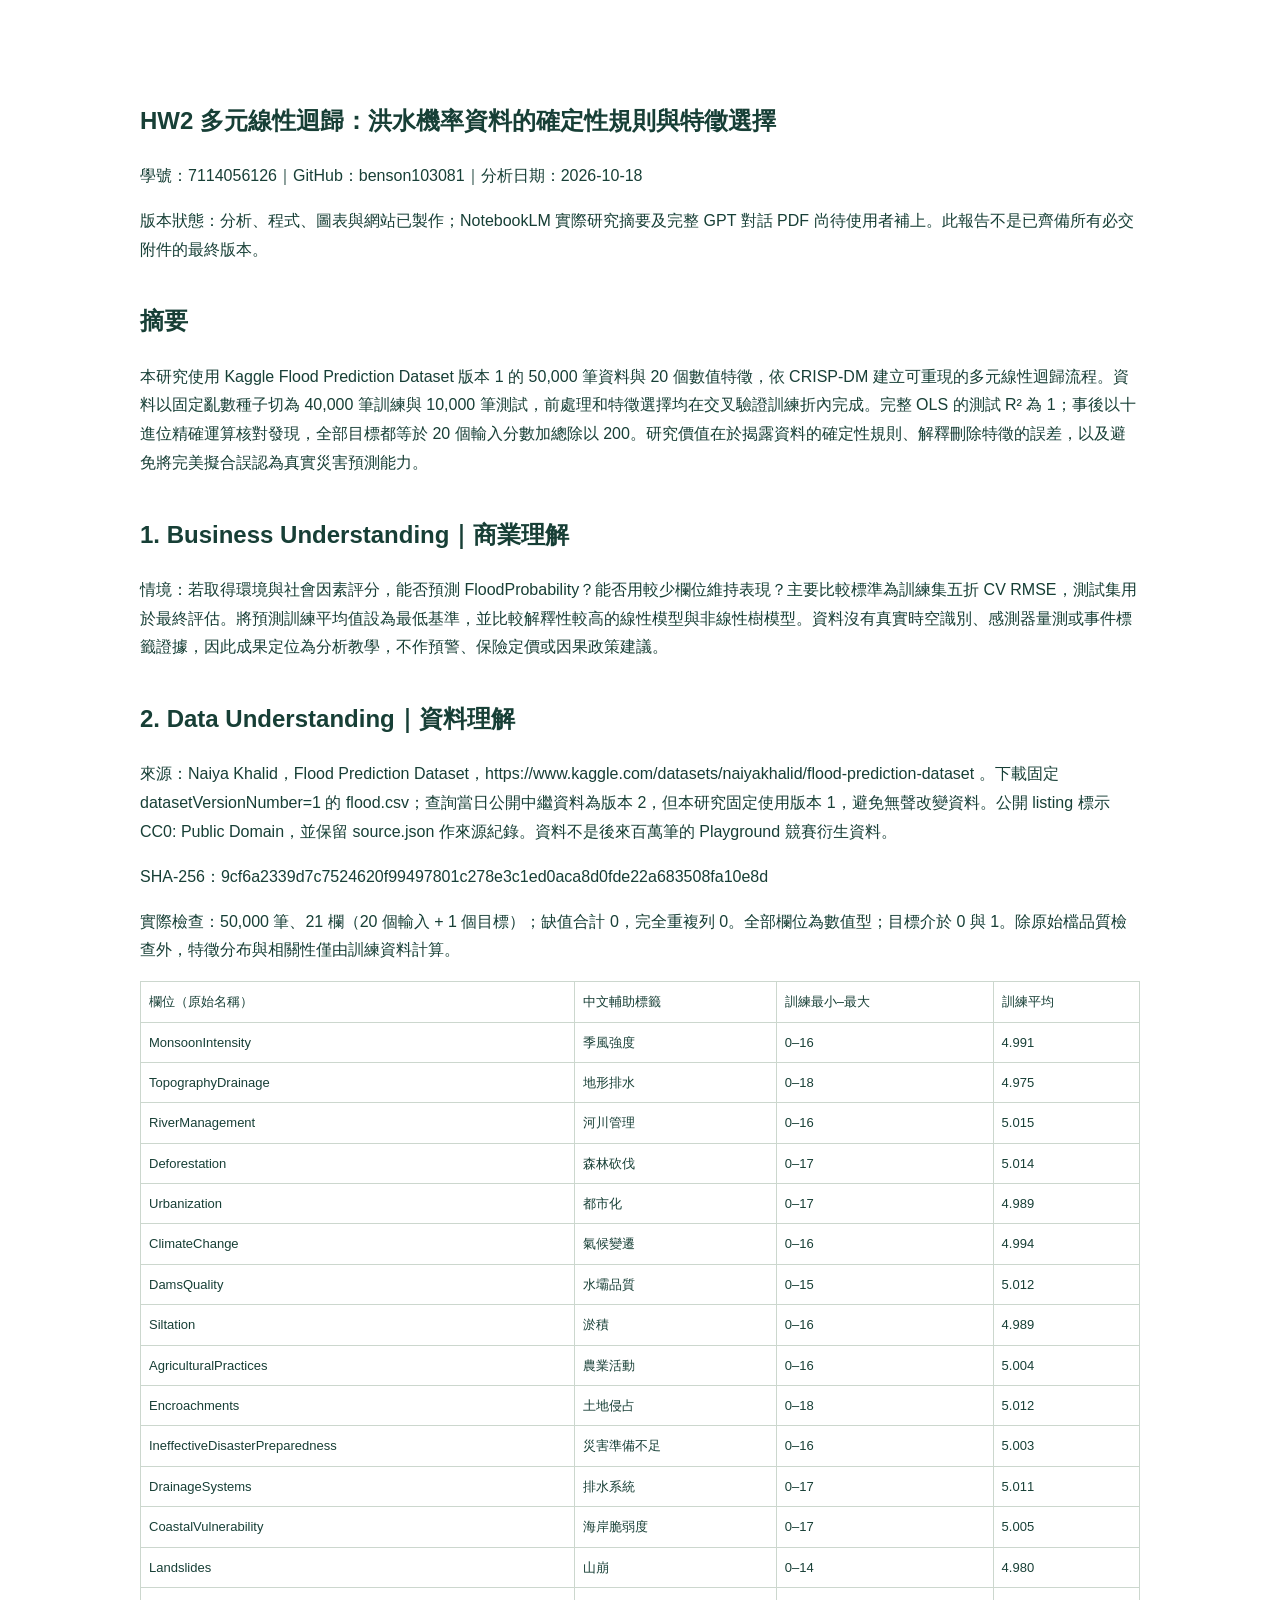
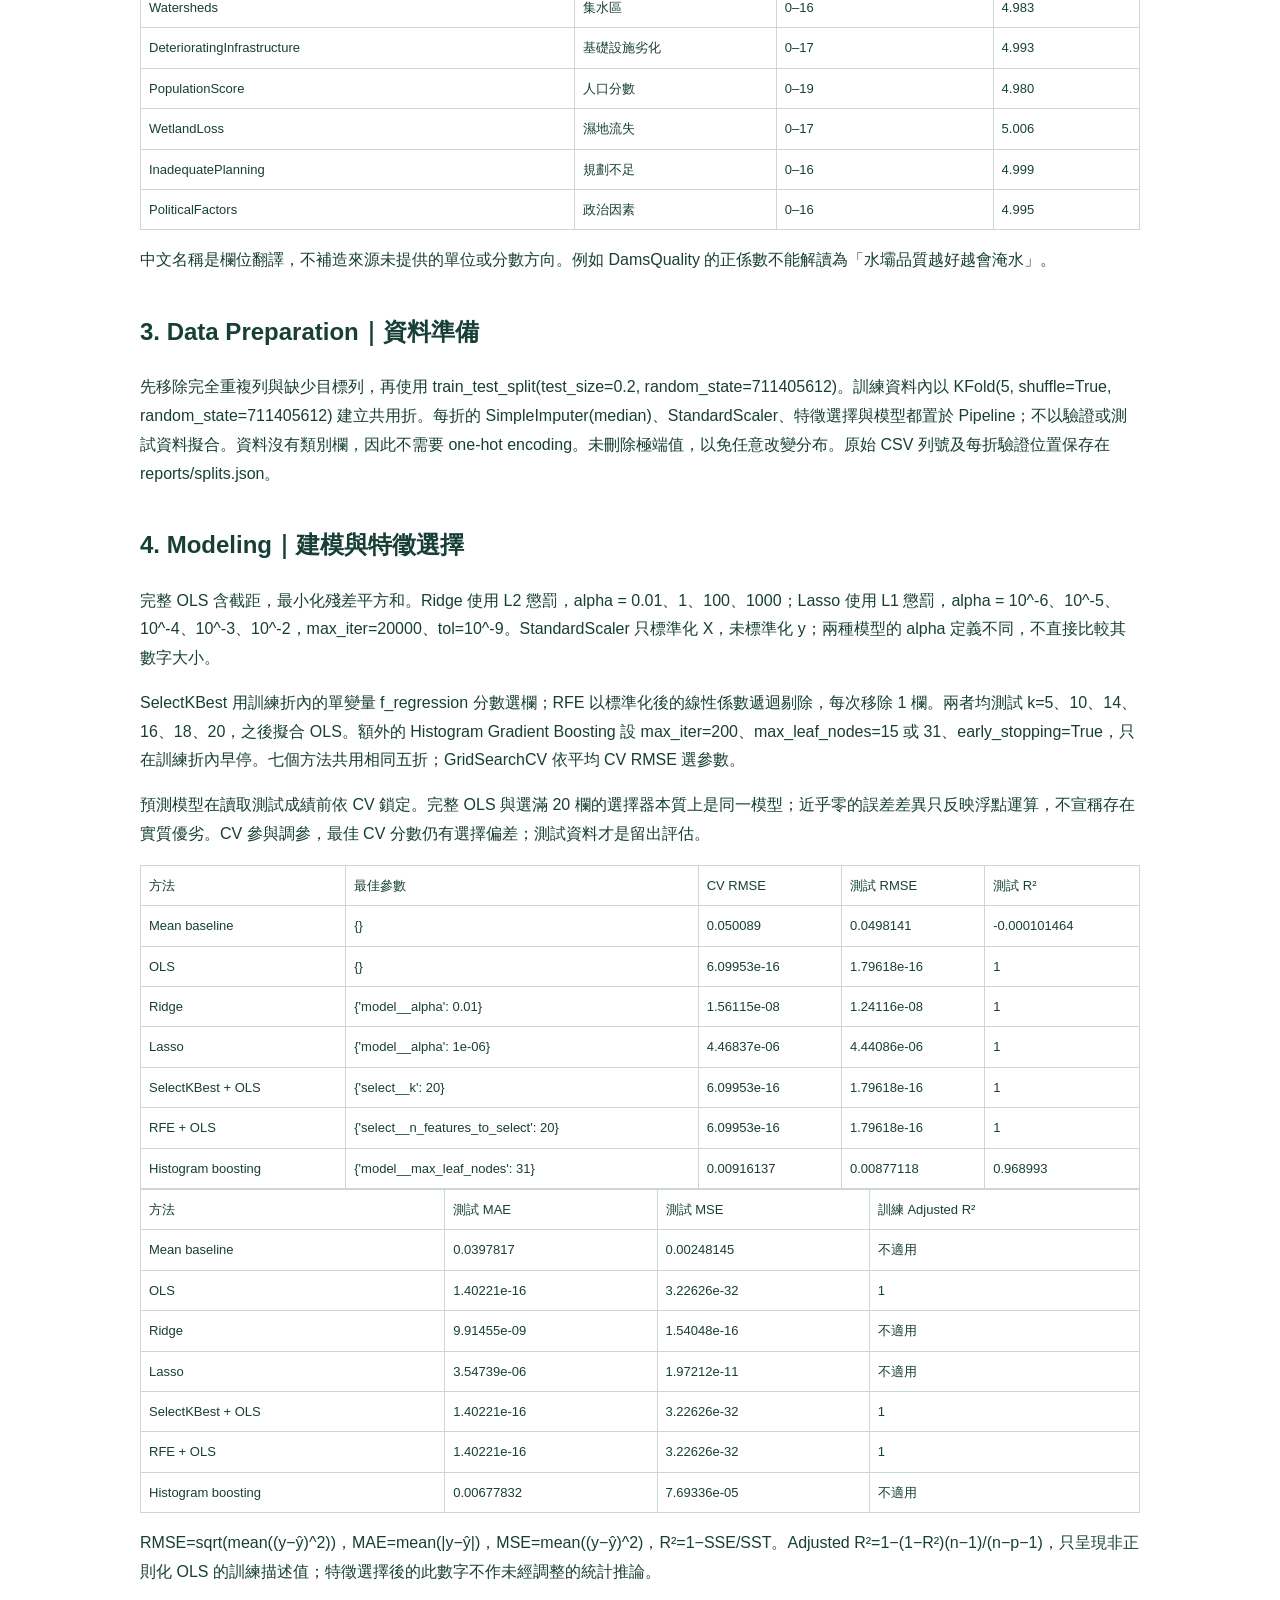
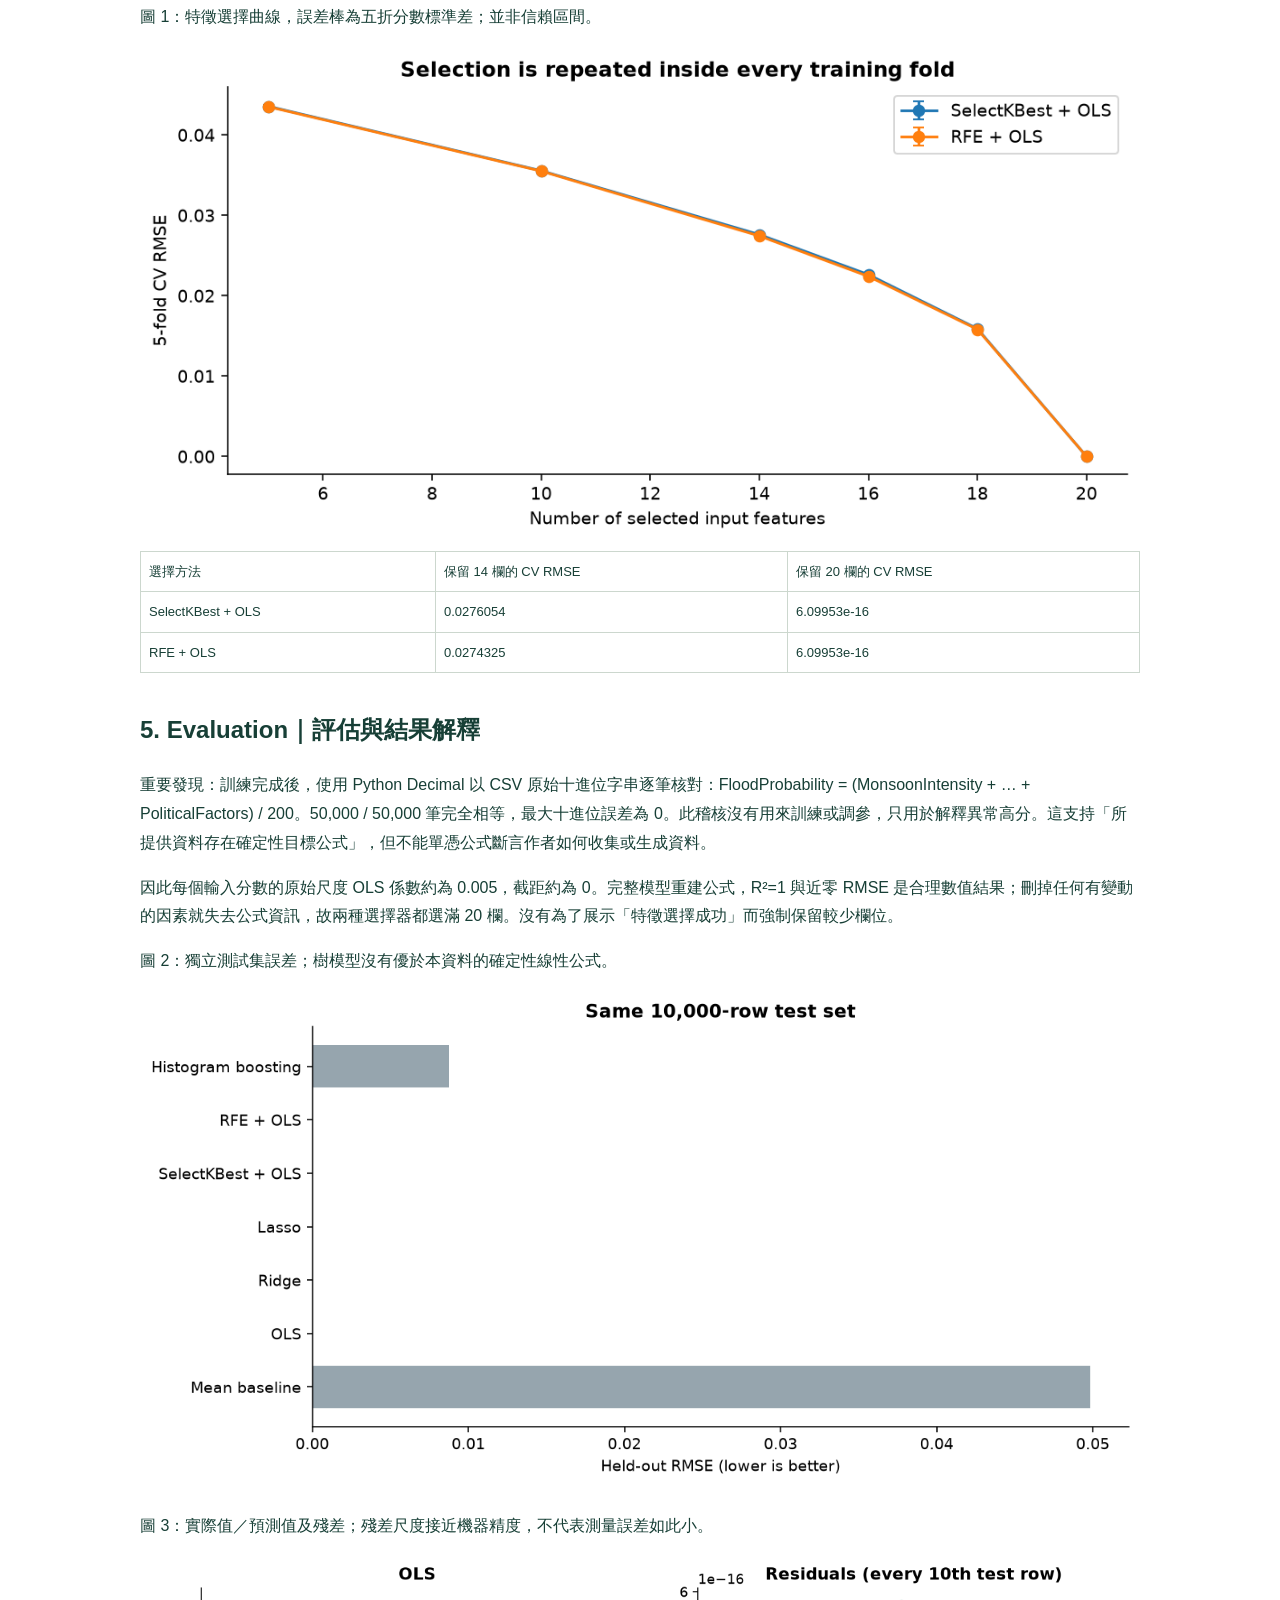
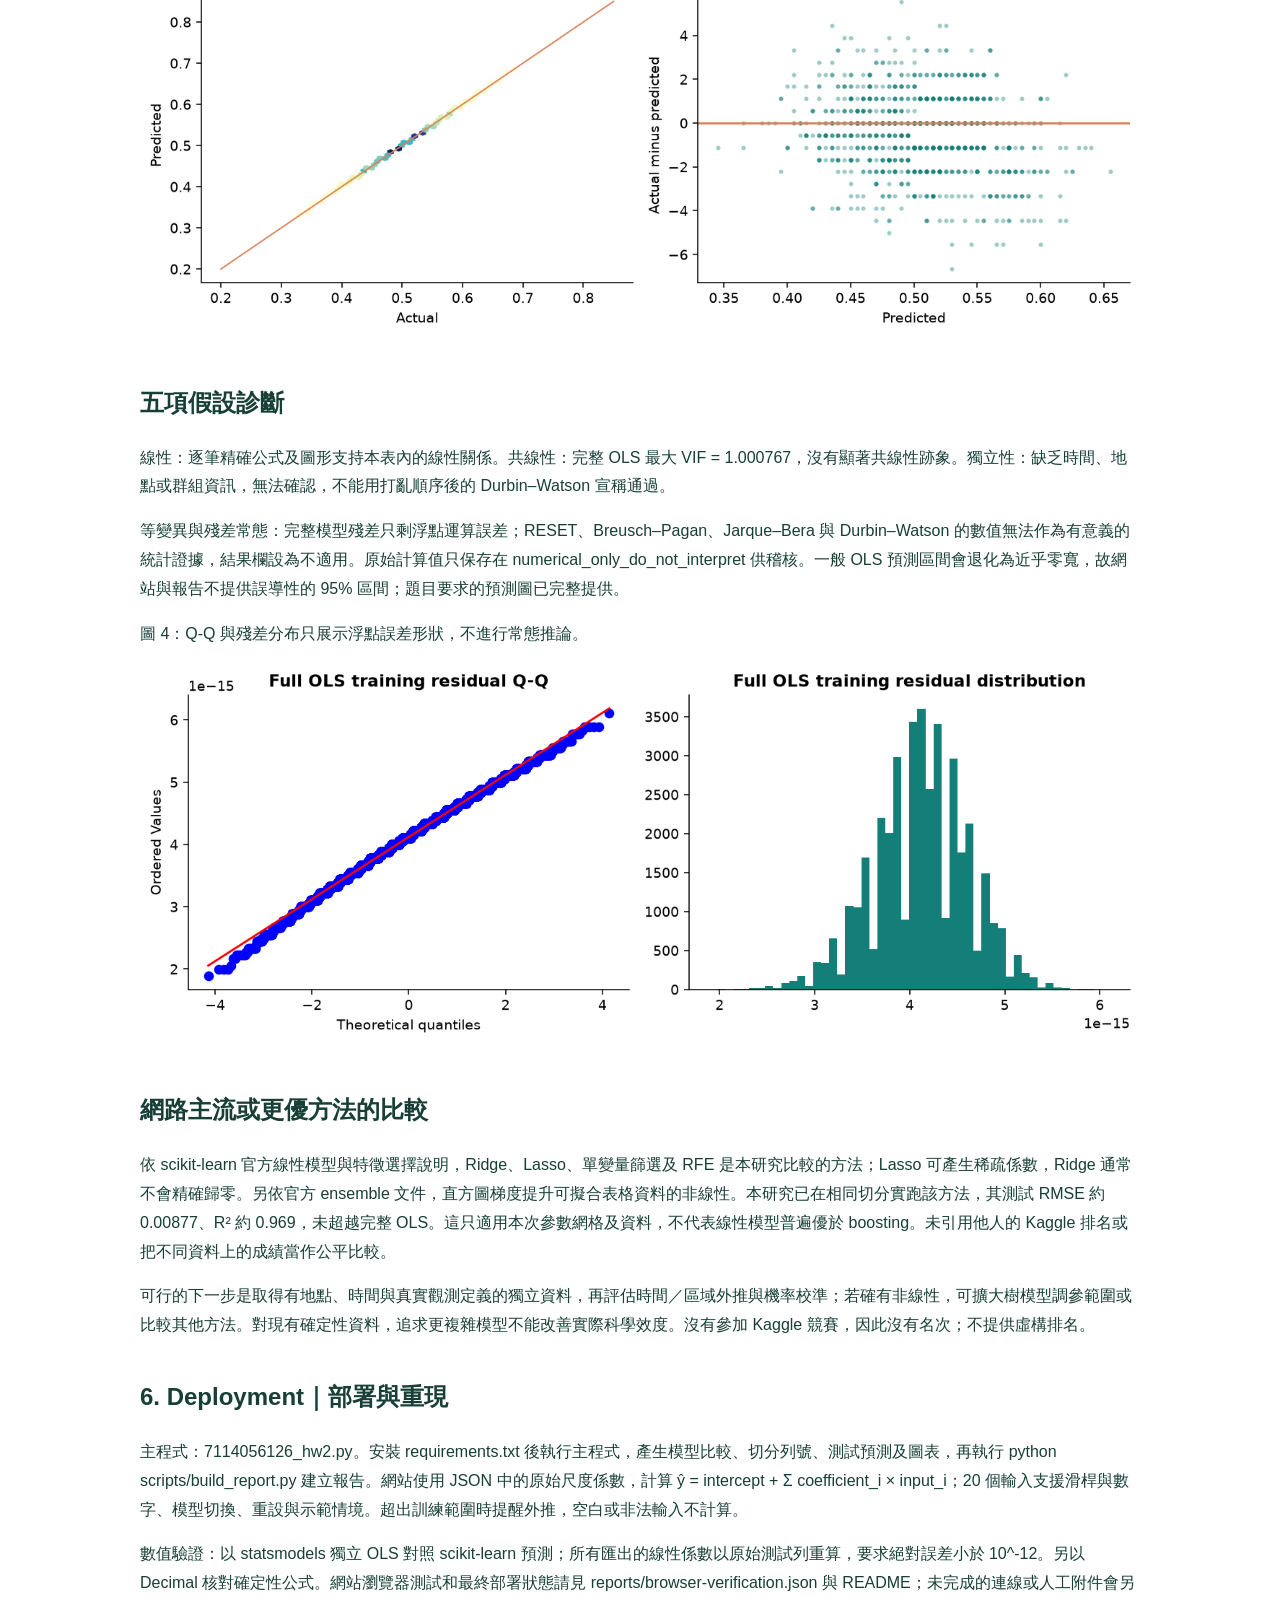
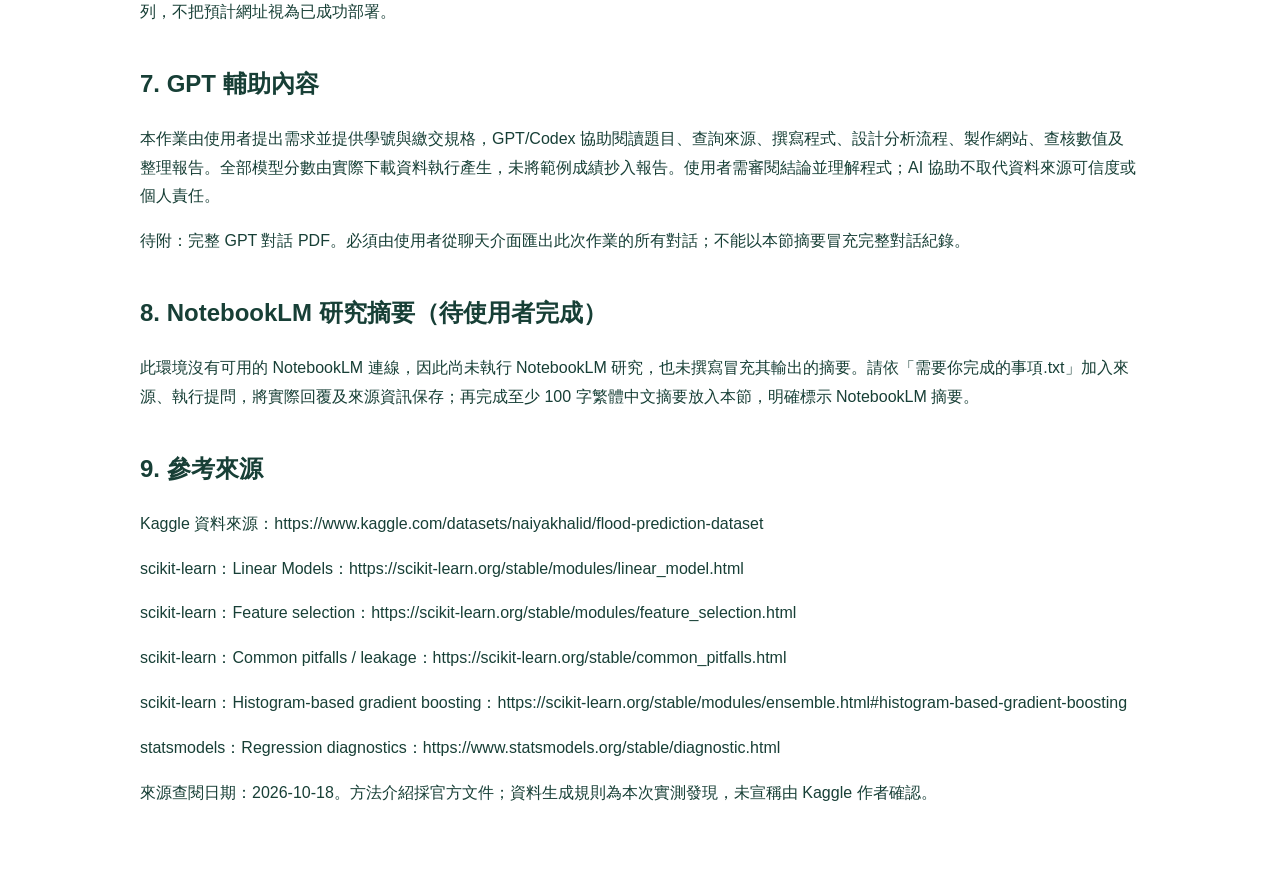
==== reports/report.html @ af7b1e32 "Complete reproducible HW2 analysis, report and interactive site" ====
<!doctype html><html lang="zh-Hant"><meta charset="utf-8"><title>HW2 分析報告</title><style>body{font:16px/1.8 sans-serif;max-width:1000px;margin:40px auto;padding:24px;color:#173f36}h2{margin-top:35px}img{max-width:100%}table{border-collapse:collapse;width:100%}td{border:1px solid #ccd7ce;padding:8px;font-size:13px}p{overflow-wrap:anywhere}@media print{body{margin:0;font-size:11pt}h2{break-after:avoid}img,table{break-inside:avoid}}</style><h2>HW2 多元線性迴歸：洪水機率資料的確定性規則與特徵選擇</h2><p>學號：7114056126｜GitHub：benson103081｜分析日期：2026-10-18</p><p>版本狀態：分析、程式、圖表與網站已製作；NotebookLM 實際研究摘要及完整 GPT 對話 PDF 尚待使用者補上。此報告不是已齊備所有必交附件的最終版本。</p><h2>摘要</h2><p>本研究使用 Kaggle Flood Prediction Dataset 版本 1 的 50,000 筆資料與 20 個數值特徵，依 CRISP-DM 建立可重現的多元線性迴歸流程。資料以固定亂數種子切為 40,000 筆訓練與 10,000 筆測試，前處理和特徵選擇均在交叉驗證訓練折內完成。完整 OLS 的測試 R² 為 1；事後以十進位精確運算核對發現，全部目標都等於 20 個輸入分數加總除以 200。研究價值在於揭露資料的確定性規則、解釋刪除特徵的誤差，以及避免將完美擬合誤認為真實災害預測能力。</p><h2>1. Business Understanding｜商業理解</h2><p>情境：若取得環境與社會因素評分，能否預測 FloodProbability？能否用較少欄位維持表現？主要比較標準為訓練集五折 CV RMSE，測試集用於最終評估。將預測訓練平均值設為最低基準，並比較解釋性較高的線性模型與非線性樹模型。資料沒有真實時空識別、感測器量測或事件標籤證據，因此成果定位為分析教學，不作預警、保險定價或因果政策建議。</p><h2>2. Data Understanding｜資料理解</h2><p>來源：Naiya Khalid，Flood Prediction Dataset，https://www.kaggle.com/datasets/naiyakhalid/flood-prediction-dataset 。下載固定 datasetVersionNumber=1 的 flood.csv；查詢當日公開中繼資料為版本 2，但本研究固定使用版本 1，避免無聲改變資料。公開 listing 標示 CC0: Public Domain，並保留 source.json 作來源紀錄。資料不是後來百萬筆的 Playground 競賽衍生資料。</p><p>SHA-256：9cf6a2339d7c7524620f99497801c278e3c1ed0aca8d0fde22a683508fa10e8d</p><p>實際檢查：50,000 筆、21 欄（20 個輸入 + 1 個目標）；缺值合計 0，完全重複列 0。全部欄位為數值型；目標介於 0 與 1。除原始檔品質檢查外，特徵分布與相關性僅由訓練資料計算。</p><table><tr><td>欄位（原始名稱）</td><td>中文輔助標籤</td><td>訓練最小–最大</td><td>訓練平均</td></tr><tr><td>MonsoonIntensity</td><td>季風強度</td><td>0–16</td><td>4.991</td></tr><tr><td>TopographyDrainage</td><td>地形排水</td><td>0–18</td><td>4.975</td></tr><tr><td>RiverManagement</td><td>河川管理</td><td>0–16</td><td>5.015</td></tr><tr><td>Deforestation</td><td>森林砍伐</td><td>0–17</td><td>5.014</td></tr><tr><td>Urbanization</td><td>都市化</td><td>0–17</td><td>4.989</td></tr><tr><td>ClimateChange</td><td>氣候變遷</td><td>0–16</td><td>4.994</td></tr><tr><td>DamsQuality</td><td>水壩品質</td><td>0–15</td><td>5.012</td></tr><tr><td>Siltation</td><td>淤積</td><td>0–16</td><td>4.989</td></tr><tr><td>AgriculturalPractices</td><td>農業活動</td><td>0–16</td><td>5.004</td></tr><tr><td>Encroachments</td><td>土地侵占</td><td>0–18</td><td>5.012</td></tr><tr><td>IneffectiveDisasterPreparedness</td><td>災害準備不足</td><td>0–16</td><td>5.003</td></tr><tr><td>DrainageSystems</td><td>排水系統</td><td>0–17</td><td>5.011</td></tr><tr><td>CoastalVulnerability</td><td>海岸脆弱度</td><td>0–17</td><td>5.005</td></tr><tr><td>Landslides</td><td>山崩</td><td>0–14</td><td>4.980</td></tr><tr><td>Watersheds</td><td>集水區</td><td>0–16</td><td>4.983</td></tr><tr><td>DeterioratingInfrastructure</td><td>基礎設施劣化</td><td>0–17</td><td>4.993</td></tr><tr><td>PopulationScore</td><td>人口分數</td><td>0–19</td><td>4.980</td></tr><tr><td>WetlandLoss</td><td>濕地流失</td><td>0–17</td><td>5.006</td></tr><tr><td>InadequatePlanning</td><td>規劃不足</td><td>0–16</td><td>4.999</td></tr><tr><td>PoliticalFactors</td><td>政治因素</td><td>0–16</td><td>4.995</td></tr></table><p>中文名稱是欄位翻譯，不補造來源未提供的單位或分數方向。例如 DamsQuality 的正係數不能解讀為「水壩品質越好越會淹水」。</p><h2>3. Data Preparation｜資料準備</h2><p>先移除完全重複列與缺少目標列，再使用 train_test_split(test_size=0.2, random_state=711405612)。訓練資料內以 KFold(5, shuffle=True, random_state=711405612) 建立共用折。每折的 SimpleImputer(median)、StandardScaler、特徵選擇與模型都置於 Pipeline；不以驗證或測試資料擬合。資料沒有類別欄，因此不需要 one-hot encoding。未刪除極端值，以免任意改變分布。原始 CSV 列號及每折驗證位置保存在 reports/splits.json。</p><h2>4. Modeling｜建模與特徵選擇</h2><p>完整 OLS 含截距，最小化殘差平方和。Ridge 使用 L2 懲罰，alpha = 0.01、1、100、1000；Lasso 使用 L1 懲罰，alpha = 10^-6、10^-5、10^-4、10^-3、10^-2，max_iter=20000、tol=10^-9。StandardScaler 只標準化 X，未標準化 y；兩種模型的 alpha 定義不同，不直接比較其數字大小。</p><p>SelectKBest 用訓練折內的單變量 f_regression 分數選欄；RFE 以標準化後的線性係數遞迴剔除，每次移除 1 欄。兩者均測試 k=5、10、14、16、18、20，之後擬合 OLS。額外的 Histogram Gradient Boosting 設 max_iter=200、max_leaf_nodes=15 或 31、early_stopping=True，只在訓練折內早停。七個方法共用相同五折；GridSearchCV 依平均 CV RMSE 選參數。</p><p>預測模型在讀取測試成績前依 CV 鎖定。完整 OLS 與選滿 20 欄的選擇器本質上是同一模型；近乎零的誤差差異只反映浮點運算，不宣稱存在實質優劣。CV 參與調參，最佳 CV 分數仍有選擇偏差；測試資料才是留出評估。</p><table><tr><td>方法</td><td>最佳參數</td><td>CV RMSE</td><td>測試 RMSE</td><td>測試 R²</td></tr><tr><td>Mean baseline</td><td>{}</td><td>0.050089</td><td>0.0498141</td><td>-0.000101464</td></tr><tr><td>OLS</td><td>{}</td><td>6.09953e-16</td><td>1.79618e-16</td><td>1</td></tr><tr><td>Ridge</td><td>{&#x27;model__alpha&#x27;: 0.01}</td><td>1.56115e-08</td><td>1.24116e-08</td><td>1</td></tr><tr><td>Lasso</td><td>{&#x27;model__alpha&#x27;: 1e-06}</td><td>4.46837e-06</td><td>4.44086e-06</td><td>1</td></tr><tr><td>SelectKBest + OLS</td><td>{&#x27;select__k&#x27;: 20}</td><td>6.09953e-16</td><td>1.79618e-16</td><td>1</td></tr><tr><td>RFE + OLS</td><td>{&#x27;select__n_features_to_select&#x27;: 20}</td><td>6.09953e-16</td><td>1.79618e-16</td><td>1</td></tr><tr><td>Histogram boosting</td><td>{&#x27;model__max_leaf_nodes&#x27;: 31}</td><td>0.00916137</td><td>0.00877118</td><td>0.968993</td></tr></table><table><tr><td>方法</td><td>測試 MAE</td><td>測試 MSE</td><td>訓練 Adjusted R²</td></tr><tr><td>Mean baseline</td><td>0.0397817</td><td>0.00248145</td><td>不適用</td></tr><tr><td>OLS</td><td>1.40221e-16</td><td>3.22626e-32</td><td>1</td></tr><tr><td>Ridge</td><td>9.91455e-09</td><td>1.54048e-16</td><td>不適用</td></tr><tr><td>Lasso</td><td>3.54739e-06</td><td>1.97212e-11</td><td>不適用</td></tr><tr><td>SelectKBest + OLS</td><td>1.40221e-16</td><td>3.22626e-32</td><td>1</td></tr><tr><td>RFE + OLS</td><td>1.40221e-16</td><td>3.22626e-32</td><td>1</td></tr><tr><td>Histogram boosting</td><td>0.00677832</td><td>7.69336e-05</td><td>不適用</td></tr></table><p>RMSE=sqrt(mean((y−ŷ)^2))，MAE=mean(|y−ŷ|)，MSE=mean((y−ŷ)^2)，R²=1−SSE/SST。Adjusted R²=1−(1−R²)(n−1)/(n−p−1)，只呈現非正則化 OLS 的訓練描述值；特徵選擇後的此數字不作未經調整的統計推論。</p><p>圖 1：特徵選擇曲線，誤差棒為五折分數標準差；並非信賴區間。</p><img src="../site/assets/selection.png" alt="圖 1：特徵選擇曲線，誤差棒為五折分數標準差；並非信賴區間。"><table><tr><td>選擇方法</td><td>保留 14 欄的 CV RMSE</td><td>保留 20 欄的 CV RMSE</td></tr><tr><td>SelectKBest + OLS</td><td>0.0276054</td><td>6.09953e-16</td></tr><tr><td>RFE + OLS</td><td>0.0274325</td><td>6.09953e-16</td></tr></table><h2>5. Evaluation｜評估與結果解釋</h2><p>重要發現：訓練完成後，使用 Python Decimal 以 CSV 原始十進位字串逐筆核對：FloodProbability = (MonsoonIntensity + … + PoliticalFactors) / 200。50,000 / 50,000 筆完全相等，最大十進位誤差為 0。此稽核沒有用來訓練或調參，只用於解釋異常高分。這支持「所提供資料存在確定性目標公式」，但不能單憑公式斷言作者如何收集或生成資料。</p><p>因此每個輸入分數的原始尺度 OLS 係數約為 0.005，截距約為 0。完整模型重建公式，R²=1 與近零 RMSE 是合理數值結果；刪掉任何有變動的因素就失去公式資訊，故兩種選擇器都選滿 20 欄。沒有為了展示「特徵選擇成功」而強制保留較少欄位。</p><p>圖 2：獨立測試集誤差；樹模型沒有優於本資料的確定性線性公式。</p><img src="../site/assets/comparison.png" alt="圖 2：獨立測試集誤差；樹模型沒有優於本資料的確定性線性公式。"><p>圖 3：實際值／預測值及殘差；殘差尺度接近機器精度，不代表測量誤差如此小。</p><img src="../site/assets/predictions.png" alt="圖 3：實際值／預測值及殘差；殘差尺度接近機器精度，不代表測量誤差如此小。"><h2>五項假設診斷</h2><p>線性：逐筆精確公式及圖形支持本表內的線性關係。共線性：完整 OLS 最大 VIF = 1.000767，沒有顯著共線性跡象。獨立性：缺乏時間、地點或群組資訊，無法確認，不能用打亂順序後的 Durbin–Watson 宣稱通過。</p><p>等變異與殘差常態：完整模型殘差只剩浮點運算誤差；RESET、Breusch–Pagan、Jarque–Bera 與 Durbin–Watson 的數值無法作為有意義的統計證據，結果欄設為不適用。原始計算值只保存在 numerical_only_do_not_interpret 供稽核。一般 OLS 預測區間會退化為近乎零寬，故網站與報告不提供誤導性的 95% 區間；題目要求的預測圖已完整提供。</p><p>圖 4：Q-Q 與殘差分布只展示浮點誤差形狀，不進行常態推論。</p><img src="../site/assets/diagnostics.png" alt="圖 4：Q-Q 與殘差分布只展示浮點誤差形狀，不進行常態推論。"><h2>網路主流或更優方法的比較</h2><p>依 scikit-learn 官方線性模型與特徵選擇說明，Ridge、Lasso、單變量篩選及 RFE 是本研究比較的方法；Lasso 可產生稀疏係數，Ridge 通常不會精確歸零。另依官方 ensemble 文件，直方圖梯度提升可擬合表格資料的非線性。本研究已在相同切分實跑該方法，其測試 RMSE 約 0.00877、R² 約 0.969，未超越完整 OLS。這只適用本次參數網格及資料，不代表線性模型普遍優於 boosting。未引用他人的 Kaggle 排名或把不同資料上的成績當作公平比較。</p><p>可行的下一步是取得有地點、時間與真實觀測定義的獨立資料，再評估時間／區域外推與機率校準；若確有非線性，可擴大樹模型調參範圍或比較其他方法。對現有確定性資料，追求更複雜模型不能改善實際科學效度。沒有參加 Kaggle 競賽，因此沒有名次；不提供虛構排名。</p><h2>6. Deployment｜部署與重現</h2><p>主程式：7114056126_hw2.py。安裝 requirements.txt 後執行主程式，產生模型比較、切分列號、測試預測及圖表，再執行 python scripts/build_report.py 建立報告。網站使用 JSON 中的原始尺度係數，計算 ŷ = intercept + Σ coefficient_i × input_i；20 個輸入支援滑桿與數字、模型切換、重設與示範情境。超出訓練範圍時提醒外推，空白或非法輸入不計算。</p><p>數值驗證：以 statsmodels 獨立 OLS 對照 scikit-learn 預測；所有匯出的線性係數以原始測試列重算，要求絕對誤差小於 10^-12。另以 Decimal 核對確定性公式。網站瀏覽器測試和最終部署狀態請見 reports/browser-verification.json 與 README；未完成的連線或人工附件會另列，不把預計網址視為已成功部署。</p><h2>7. GPT 輔助內容</h2><p>本作業由使用者提出需求並提供學號與繳交規格，GPT/Codex 協助閱讀題目、查詢來源、撰寫程式、設計分析流程、製作網站、查核數值及整理報告。全部模型分數由實際下載資料執行產生，未將範例成績抄入報告。使用者需審閱結論並理解程式；AI 協助不取代資料來源可信度或個人責任。</p><p>待附：完整 GPT 對話 PDF。必須由使用者從聊天介面匯出此次作業的所有對話；不能以本節摘要冒充完整對話紀錄。</p><h2>8. NotebookLM 研究摘要（待使用者完成）</h2><p>此環境沒有可用的 NotebookLM 連線，因此尚未執行 NotebookLM 研究，也未撰寫冒充其輸出的摘要。請依「需要你完成的事項.txt」加入來源、執行提問，將實際回覆及來源資訊保存；再完成至少 100 字繁體中文摘要放入本節，明確標示 NotebookLM 摘要。</p><h2>9. 參考來源</h2><p>Kaggle 資料來源：https://www.kaggle.com/datasets/naiyakhalid/flood-prediction-dataset</p><p>scikit-learn：Linear Models：https://scikit-learn.org/stable/modules/linear_model.html</p><p>scikit-learn：Feature selection：https://scikit-learn.org/stable/modules/feature_selection.html</p><p>scikit-learn：Common pitfalls / leakage：https://scikit-learn.org/stable/common_pitfalls.html</p><p>scikit-learn：Histogram-based gradient boosting：https://scikit-learn.org/stable/modules/ensemble.html#histogram-based-gradient-boosting</p><p>statsmodels：Regression diagnostics：https://www.statsmodels.org/stable/diagnostic.html</p><p>來源查閱日期：2026-10-18。方法介紹採官方文件；資料生成規則為本次實測發現，未宣稱由 Kaggle 作者確認。</p></html>
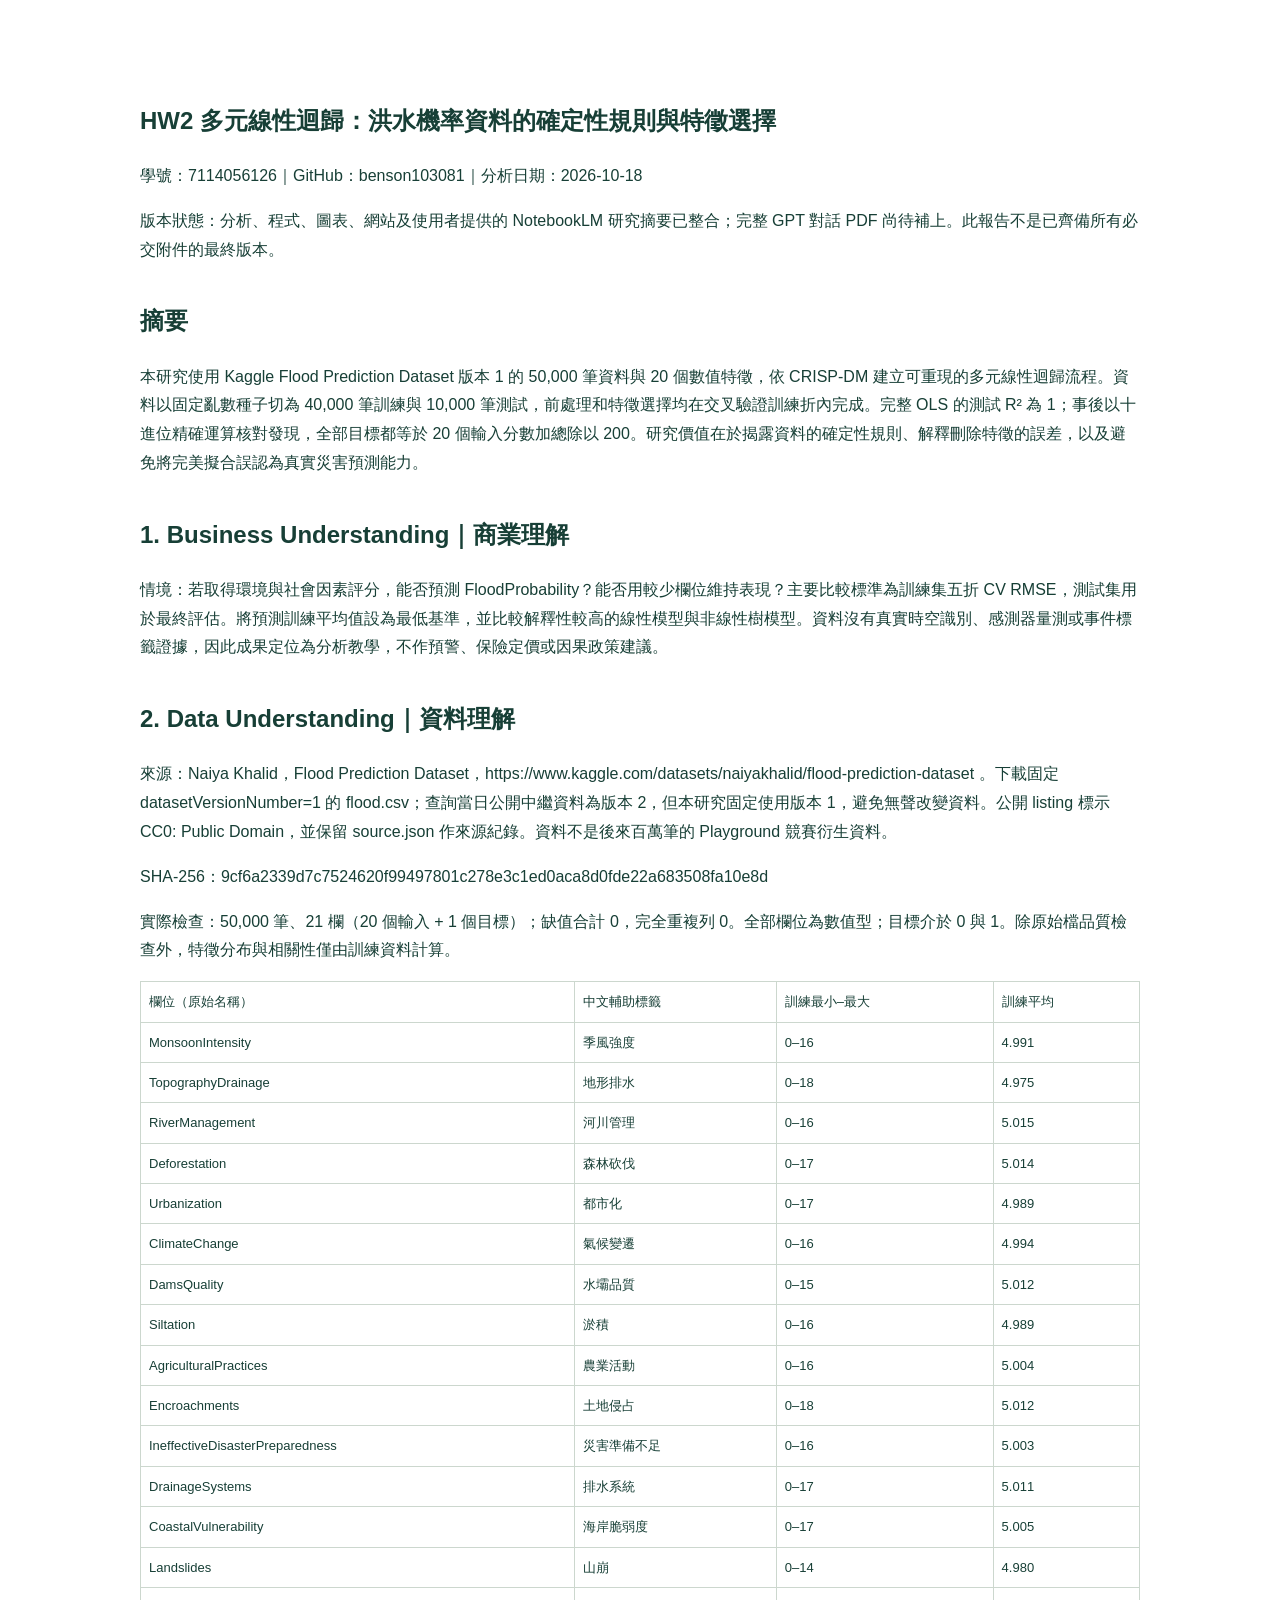
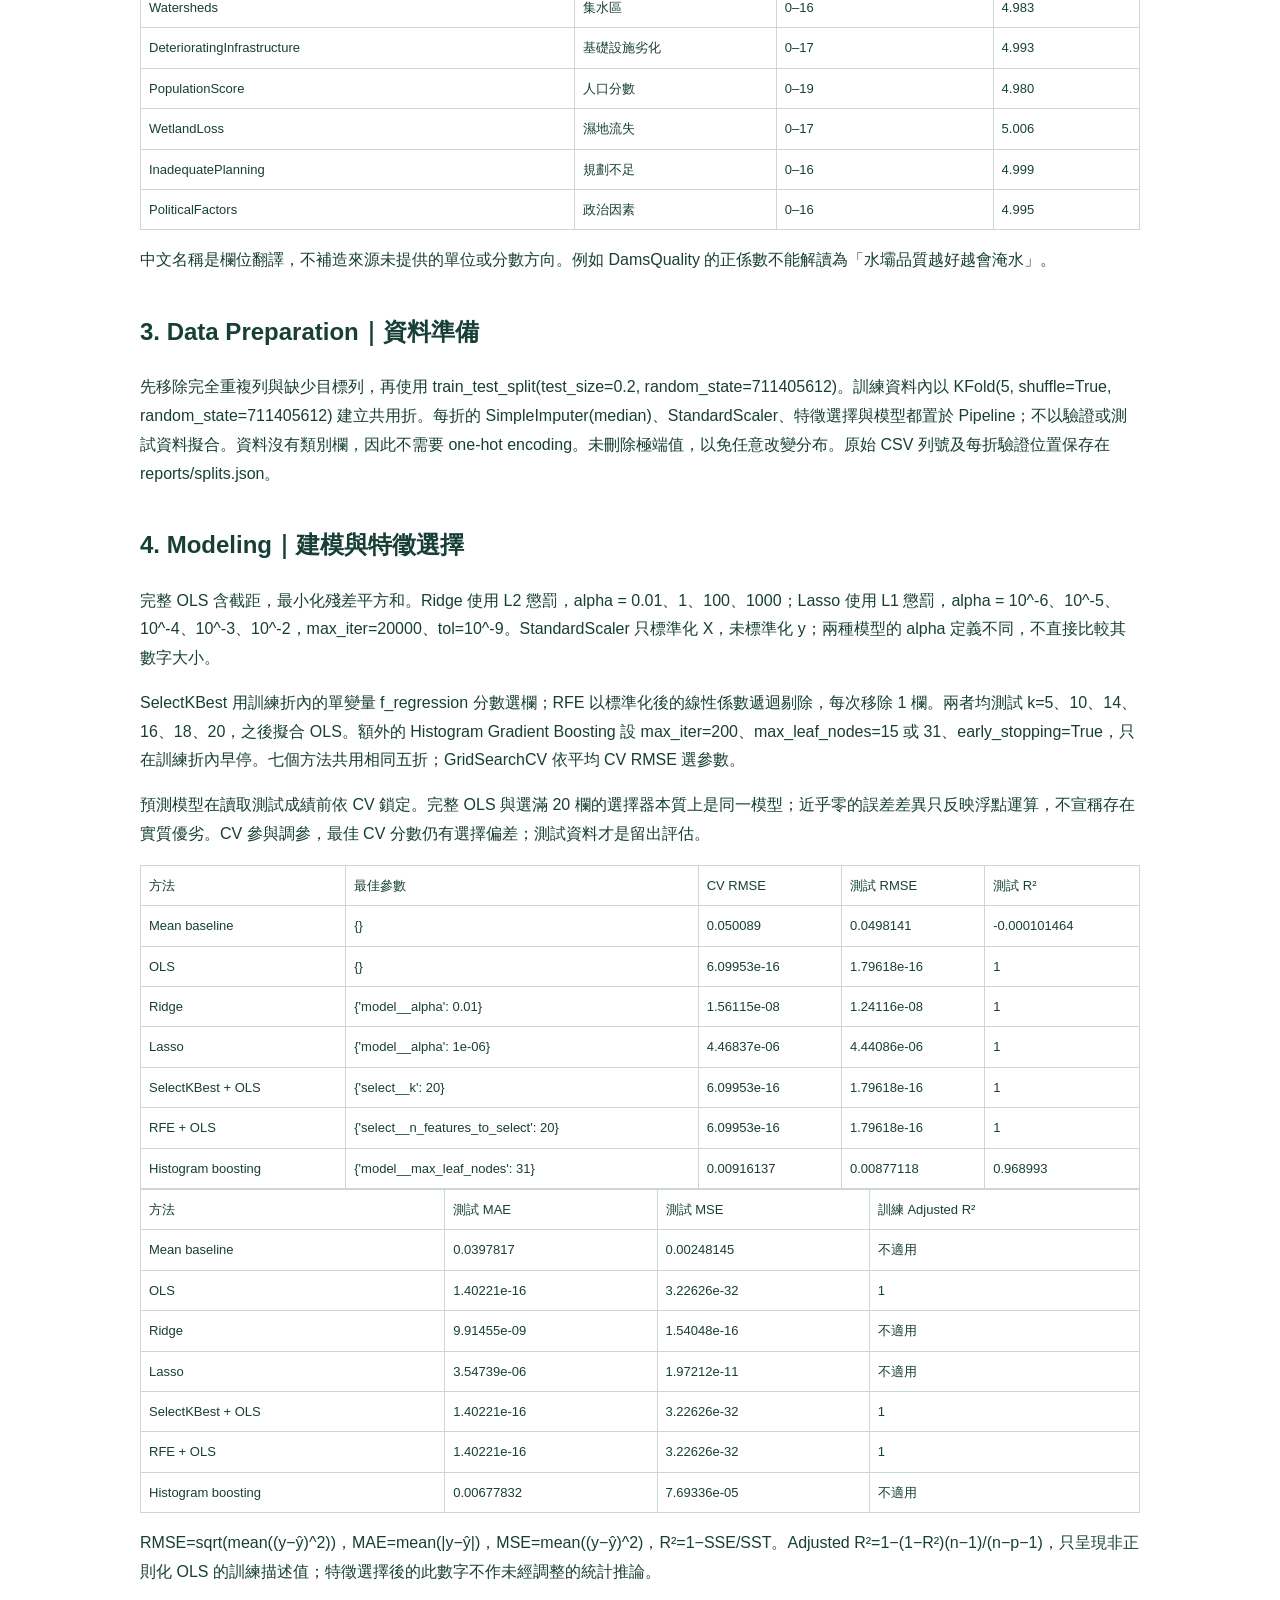
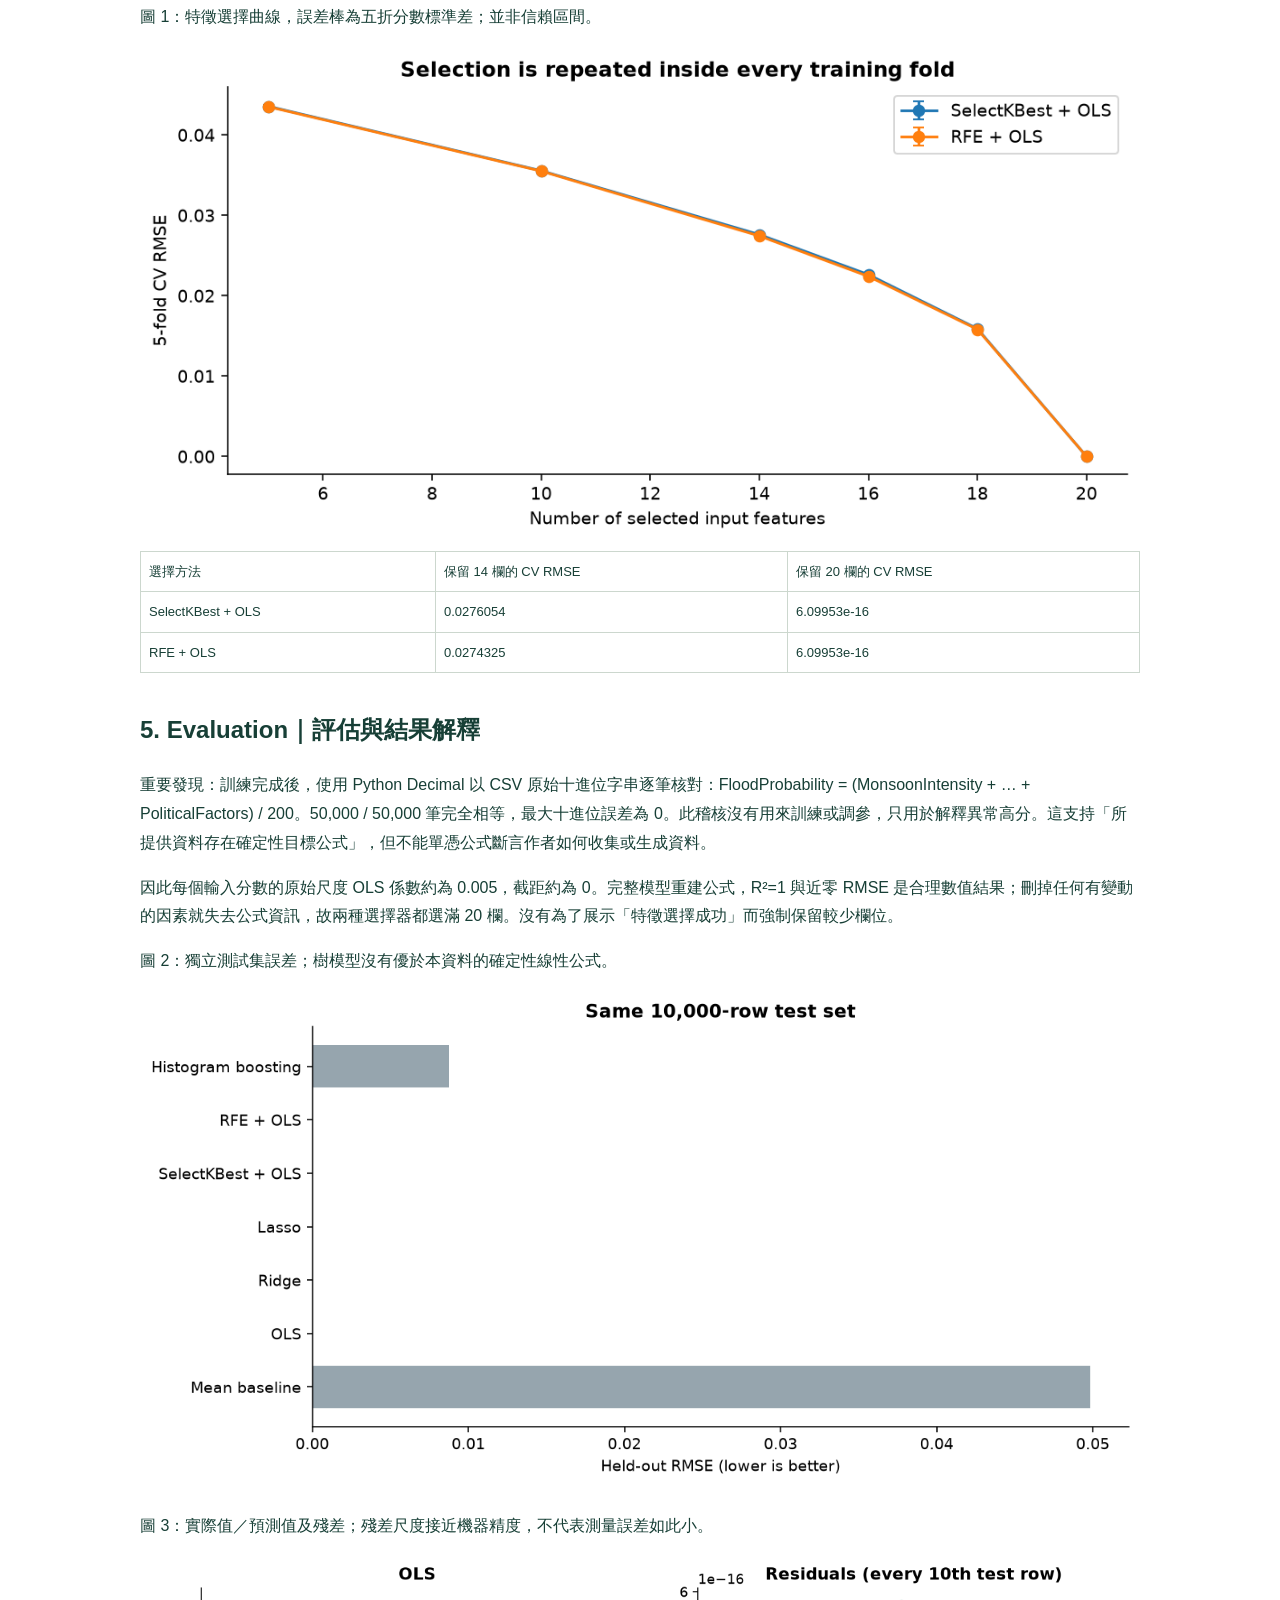
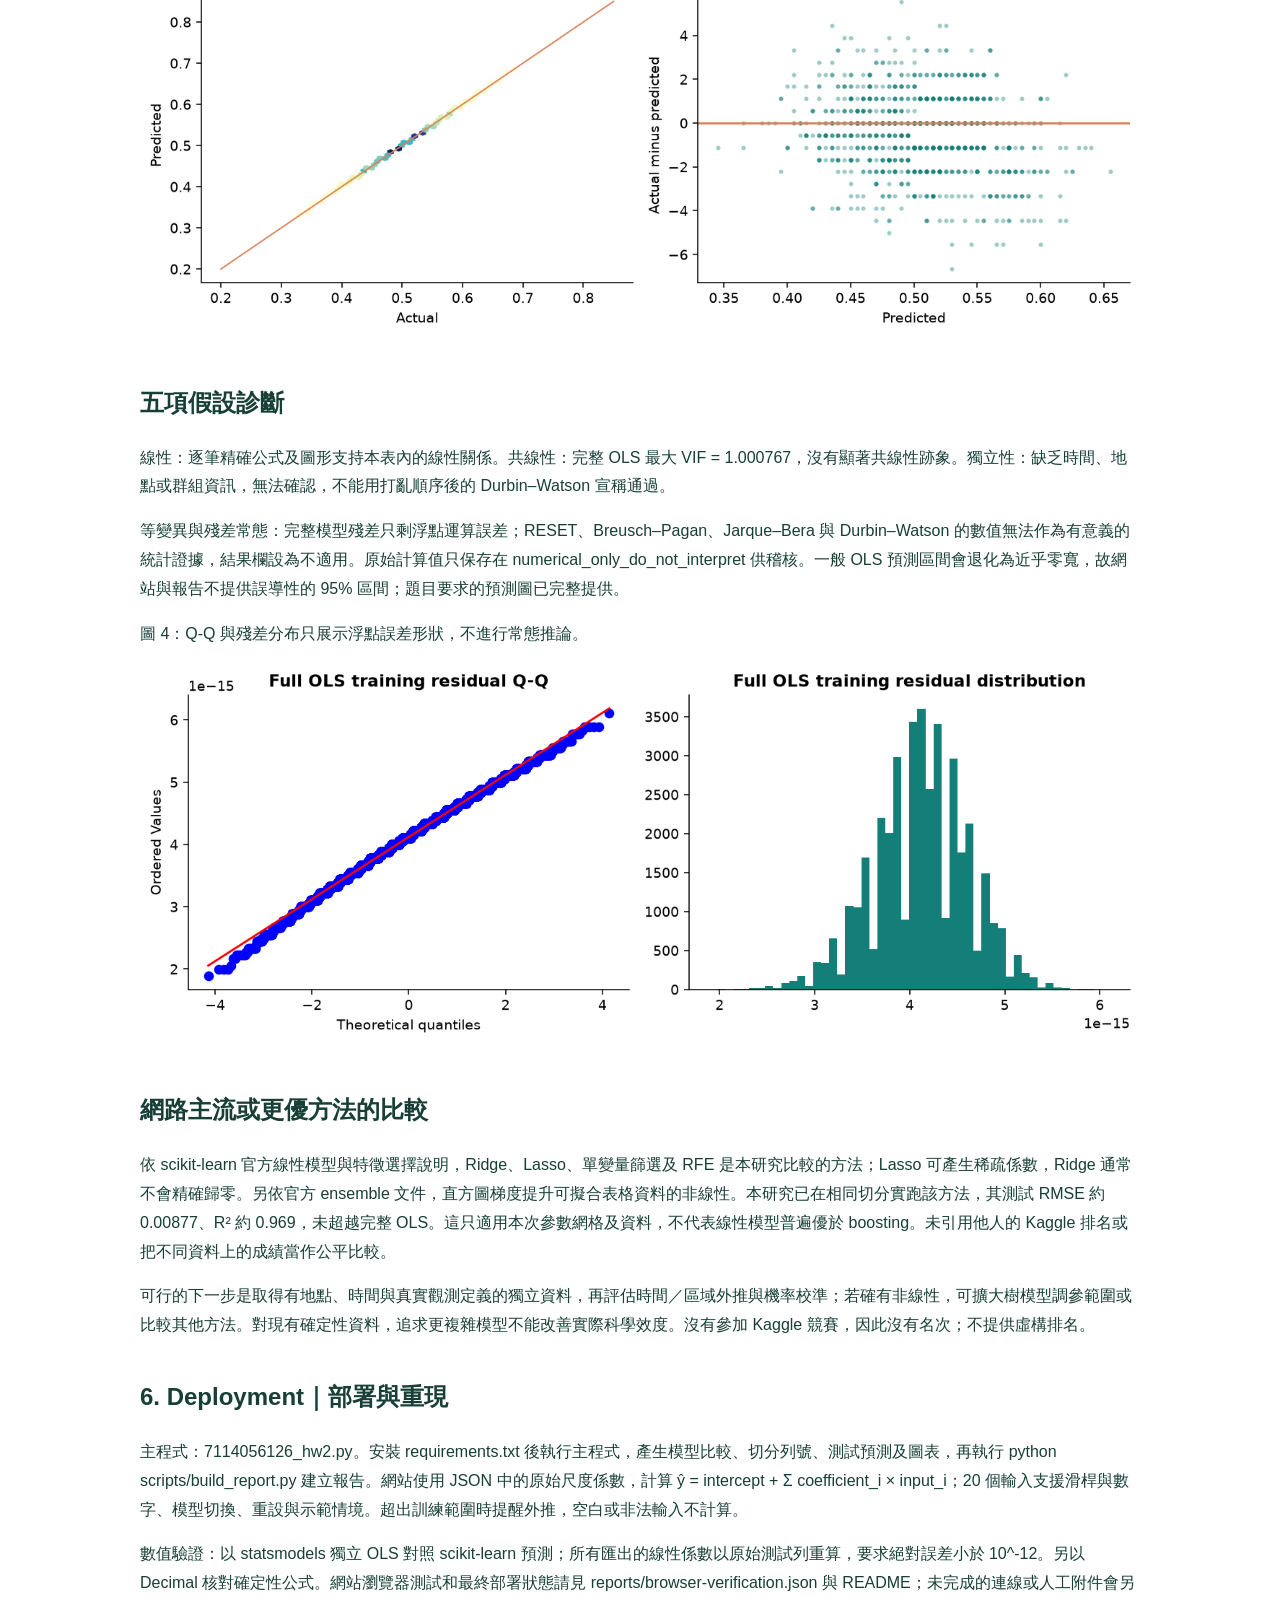
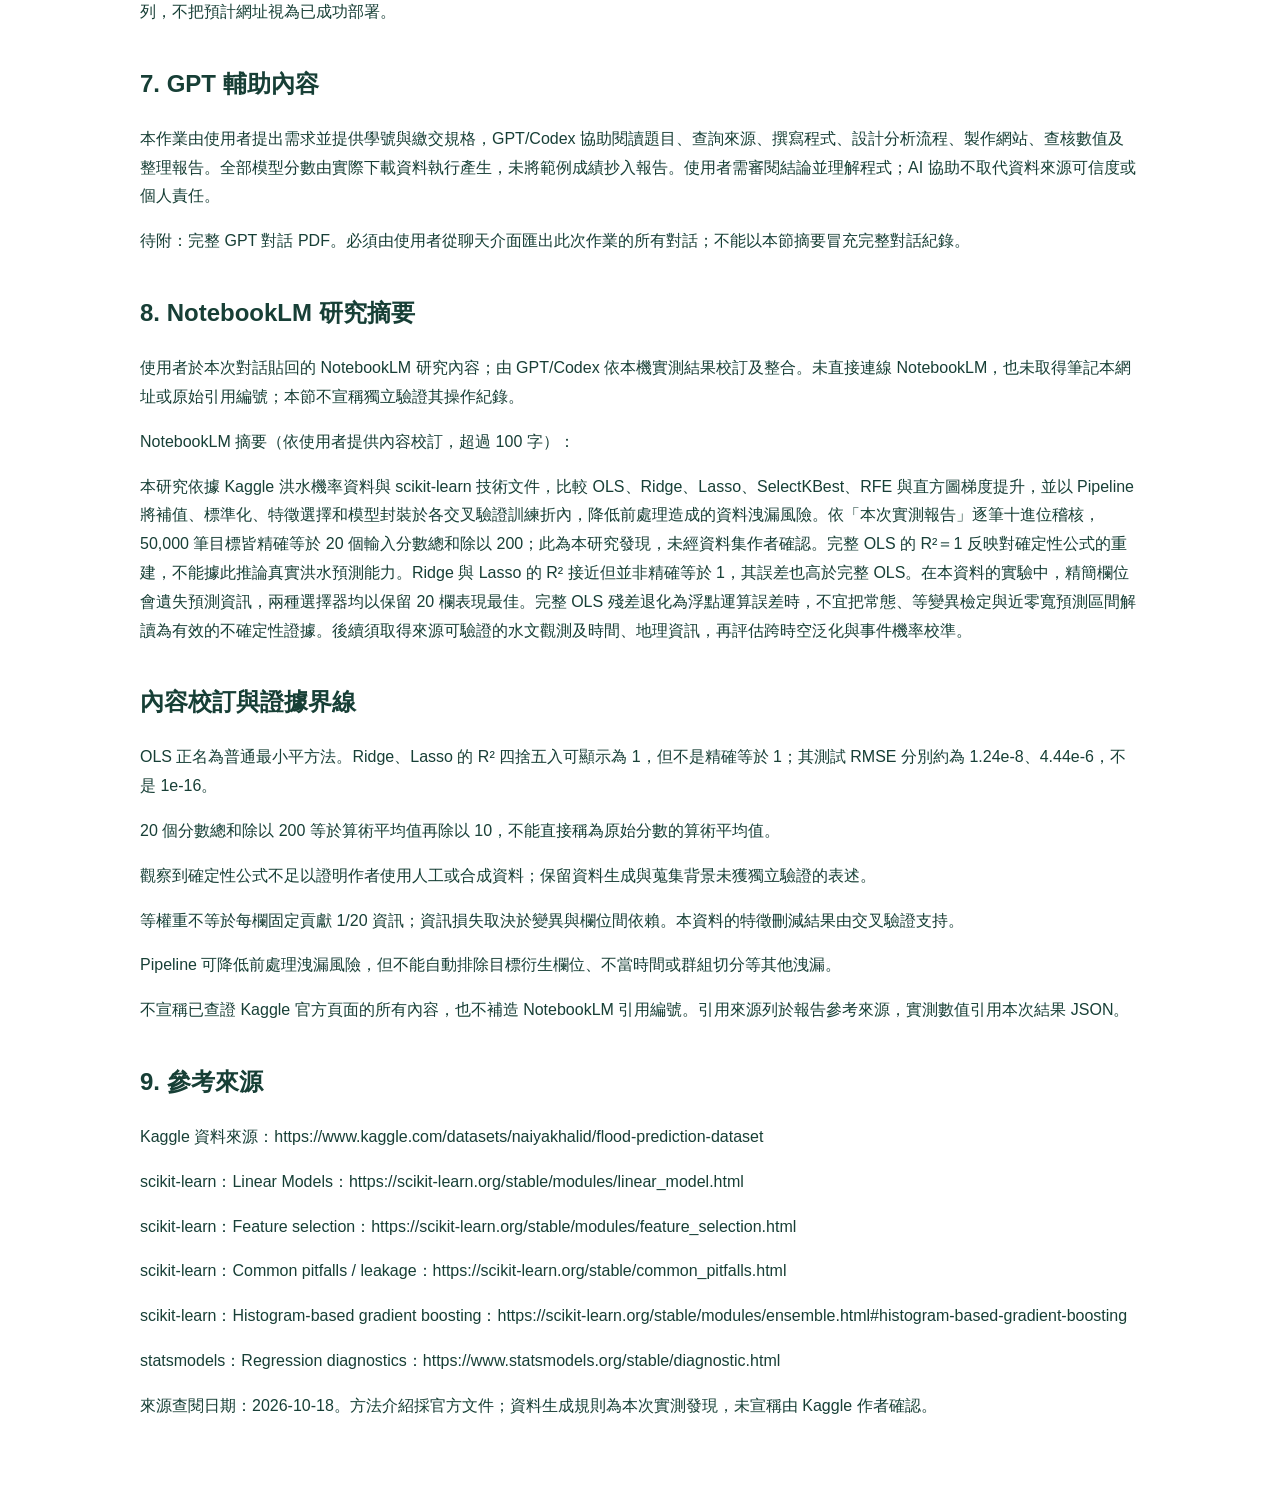
==== commit e46575e5: "Complete reproducible HW2 analysis, report and interactive site" ====
--- a/reports/report.html
+++ b/reports/report.html
@@ -1 +1 @@
-<!doctype html><html lang="zh-Hant"><meta charset="utf-8"><title>HW2 分析報告</title><style>body{font:16px/1.8 sans-serif;max-width:1000px;margin:40px auto;padding:24px;color:#173f36}h2{margin-top:35px}img{max-width:100%}table{border-collapse:collapse;width:100%}td{border:1px solid #ccd7ce;padding:8px;font-size:13px}p{overflow-wrap:anywhere}@media print{body{margin:0;font-size:11pt}h2{break-after:avoid}img,table{break-inside:avoid}}</style><h2>HW2 多元線性迴歸：洪水機率資料的確定性規則與特徵選擇</h2><p>學號：7114056126｜GitHub：benson103081｜分析日期：2026-10-18</p><p>版本狀態：分析、程式、圖表與網站已製作；NotebookLM 實際研究摘要及完整 GPT 對話 PDF 尚待使用者補上。此報告不是已齊備所有必交附件的最終版本。</p><h2>摘要</h2><p>本研究使用 Kaggle Flood Prediction Dataset 版本 1 的 50,000 筆資料與 20 個數值特徵，依 CRISP-DM 建立可重現的多元線性迴歸流程。資料以固定亂數種子切為 40,000 筆訓練與 10,000 筆測試，前處理和特徵選擇均在交叉驗證訓練折內完成。完整 OLS 的測試 R² 為 1；事後以十進位精確運算核對發現，全部目標都等於 20 個輸入分數加總除以 200。研究價值在於揭露資料的確定性規則、解釋刪除特徵的誤差，以及避免將完美擬合誤認為真實災害預測能力。</p><h2>1. Business Understanding｜商業理解</h2><p>情境：若取得環境與社會因素評分，能否預測 FloodProbability？能否用較少欄位維持表現？主要比較標準為訓練集五折 CV RMSE，測試集用於最終評估。將預測訓練平均值設為最低基準，並比較解釋性較高的線性模型與非線性樹模型。資料沒有真實時空識別、感測器量測或事件標籤證據，因此成果定位為分析教學，不作預警、保險定價或因果政策建議。</p><h2>2. Data Understanding｜資料理解</h2><p>來源：Naiya Khalid，Flood Prediction Dataset，https://www.kaggle.com/datasets/naiyakhalid/flood-prediction-dataset 。下載固定 datasetVersionNumber=1 的 flood.csv；查詢當日公開中繼資料為版本 2，但本研究固定使用版本 1，避免無聲改變資料。公開 listing 標示 CC0: Public Domain，並保留 source.json 作來源紀錄。資料不是後來百萬筆的 Playground 競賽衍生資料。</p><p>SHA-256：9cf6a2339d7c7524620f99497801c278e3c1ed0aca8d0fde22a683508fa10e8d</p><p>實際檢查：50,000 筆、21 欄（20 個輸入 + 1 個目標）；缺值合計 0，完全重複列 0。全部欄位為數值型；目標介於 0 與 1。除原始檔品質檢查外，特徵分布與相關性僅由訓練資料計算。</p><table><tr><td>欄位（原始名稱）</td><td>中文輔助標籤</td><td>訓練最小–最大</td><td>訓練平均</td></tr><tr><td>MonsoonIntensity</td><td>季風強度</td><td>0–16</td><td>4.991</td></tr><tr><td>TopographyDrainage</td><td>地形排水</td><td>0–18</td><td>4.975</td></tr><tr><td>RiverManagement</td><td>河川管理</td><td>0–16</td><td>5.015</td></tr><tr><td>Deforestation</td><td>森林砍伐</td><td>0–17</td><td>5.014</td></tr><tr><td>Urbanization</td><td>都市化</td><td>0–17</td><td>4.989</td></tr><tr><td>ClimateChange</td><td>氣候變遷</td><td>0–16</td><td>4.994</td></tr><tr><td>DamsQuality</td><td>水壩品質</td><td>0–15</td><td>5.012</td></tr><tr><td>Siltation</td><td>淤積</td><td>0–16</td><td>4.989</td></tr><tr><td>AgriculturalPractices</td><td>農業活動</td><td>0–16</td><td>5.004</td></tr><tr><td>Encroachments</td><td>土地侵占</td><td>0–18</td><td>5.012</td></tr><tr><td>IneffectiveDisasterPreparedness</td><td>災害準備不足</td><td>0–16</td><td>5.003</td></tr><tr><td>DrainageSystems</td><td>排水系統</td><td>0–17</td><td>5.011</td></tr><tr><td>CoastalVulnerability</td><td>海岸脆弱度</td><td>0–17</td><td>5.005</td></tr><tr><td>Landslides</td><td>山崩</td><td>0–14</td><td>4.980</td></tr><tr><td>Watersheds</td><td>集水區</td><td>0–16</td><td>4.983</td></tr><tr><td>DeterioratingInfrastructure</td><td>基礎設施劣化</td><td>0–17</td><td>4.993</td></tr><tr><td>PopulationScore</td><td>人口分數</td><td>0–19</td><td>4.980</td></tr><tr><td>WetlandLoss</td><td>濕地流失</td><td>0–17</td><td>5.006</td></tr><tr><td>InadequatePlanning</td><td>規劃不足</td><td>0–16</td><td>4.999</td></tr><tr><td>PoliticalFactors</td><td>政治因素</td><td>0–16</td><td>4.995</td></tr></table><p>中文名稱是欄位翻譯，不補造來源未提供的單位或分數方向。例如 DamsQuality 的正係數不能解讀為「水壩品質越好越會淹水」。</p><h2>3. Data Preparation｜資料準備</h2><p>先移除完全重複列與缺少目標列，再使用 train_test_split(test_size=0.2, random_state=711405612)。訓練資料內以 KFold(5, shuffle=True, random_state=711405612) 建立共用折。每折的 SimpleImputer(median)、StandardScaler、特徵選擇與模型都置於 Pipeline；不以驗證或測試資料擬合。資料沒有類別欄，因此不需要 one-hot encoding。未刪除極端值，以免任意改變分布。原始 CSV 列號及每折驗證位置保存在 reports/splits.json。</p><h2>4. Modeling｜建模與特徵選擇</h2><p>完整 OLS 含截距，最小化殘差平方和。Ridge 使用 L2 懲罰，alpha = 0.01、1、100、1000；Lasso 使用 L1 懲罰，alpha = 10^-6、10^-5、10^-4、10^-3、10^-2，max_iter=20000、tol=10^-9。StandardScaler 只標準化 X，未標準化 y；兩種模型的 alpha 定義不同，不直接比較其數字大小。</p><p>SelectKBest 用訓練折內的單變量 f_regression 分數選欄；RFE 以標準化後的線性係數遞迴剔除，每次移除 1 欄。兩者均測試 k=5、10、14、16、18、20，之後擬合 OLS。額外的 Histogram Gradient Boosting 設 max_iter=200、max_leaf_nodes=15 或 31、early_stopping=True，只在訓練折內早停。七個方法共用相同五折；GridSearchCV 依平均 CV RMSE 選參數。</p><p>預測模型在讀取測試成績前依 CV 鎖定。完整 OLS 與選滿 20 欄的選擇器本質上是同一模型；近乎零的誤差差異只反映浮點運算，不宣稱存在實質優劣。CV 參與調參，最佳 CV 分數仍有選擇偏差；測試資料才是留出評估。</p><table><tr><td>方法</td><td>最佳參數</td><td>CV RMSE</td><td>測試 RMSE</td><td>測試 R²</td></tr><tr><td>Mean baseline</td><td>{}</td><td>0.050089</td><td>0.0498141</td><td>-0.000101464</td></tr><tr><td>OLS</td><td>{}</td><td>6.09953e-16</td><td>1.79618e-16</td><td>1</td></tr><tr><td>Ridge</td><td>{&#x27;model__alpha&#x27;: 0.01}</td><td>1.56115e-08</td><td>1.24116e-08</td><td>1</td></tr><tr><td>Lasso</td><td>{&#x27;model__alpha&#x27;: 1e-06}</td><td>4.46837e-06</td><td>4.44086e-06</td><td>1</td></tr><tr><td>SelectKBest + OLS</td><td>{&#x27;select__k&#x27;: 20}</td><td>6.09953e-16</td><td>1.79618e-16</td><td>1</td></tr><tr><td>RFE + OLS</td><td>{&#x27;select__n_features_to_select&#x27;: 20}</td><td>6.09953e-16</td><td>1.79618e-16</td><td>1</td></tr><tr><td>Histogram boosting</td><td>{&#x27;model__max_leaf_nodes&#x27;: 31}</td><td>0.00916137</td><td>0.00877118</td><td>0.968993</td></tr></table><table><tr><td>方法</td><td>測試 MAE</td><td>測試 MSE</td><td>訓練 Adjusted R²</td></tr><tr><td>Mean baseline</td><td>0.0397817</td><td>0.00248145</td><td>不適用</td></tr><tr><td>OLS</td><td>1.40221e-16</td><td>3.22626e-32</td><td>1</td></tr><tr><td>Ridge</td><td>9.91455e-09</td><td>1.54048e-16</td><td>不適用</td></tr><tr><td>Lasso</td><td>3.54739e-06</td><td>1.97212e-11</td><td>不適用</td></tr><tr><td>SelectKBest + OLS</td><td>1.40221e-16</td><td>3.22626e-32</td><td>1</td></tr><tr><td>RFE + OLS</td><td>1.40221e-16</td><td>3.22626e-32</td><td>1</td></tr><tr><td>Histogram boosting</td><td>0.00677832</td><td>7.69336e-05</td><td>不適用</td></tr></table><p>RMSE=sqrt(mean((y−ŷ)^2))，MAE=mean(|y−ŷ|)，MSE=mean((y−ŷ)^2)，R²=1−SSE/SST。Adjusted R²=1−(1−R²)(n−1)/(n−p−1)，只呈現非正則化 OLS 的訓練描述值；特徵選擇後的此數字不作未經調整的統計推論。</p><p>圖 1：特徵選擇曲線，誤差棒為五折分數標準差；並非信賴區間。</p><img src="../site/assets/selection.png" alt="圖 1：特徵選擇曲線，誤差棒為五折分數標準差；並非信賴區間。"><table><tr><td>選擇方法</td><td>保留 14 欄的 CV RMSE</td><td>保留 20 欄的 CV RMSE</td></tr><tr><td>SelectKBest + OLS</td><td>0.0276054</td><td>6.09953e-16</td></tr><tr><td>RFE + OLS</td><td>0.0274325</td><td>6.09953e-16</td></tr></table><h2>5. Evaluation｜評估與結果解釋</h2><p>重要發現：訓練完成後，使用 Python Decimal 以 CSV 原始十進位字串逐筆核對：FloodProbability = (MonsoonIntensity + … + PoliticalFactors) / 200。50,000 / 50,000 筆完全相等，最大十進位誤差為 0。此稽核沒有用來訓練或調參，只用於解釋異常高分。這支持「所提供資料存在確定性目標公式」，但不能單憑公式斷言作者如何收集或生成資料。</p><p>因此每個輸入分數的原始尺度 OLS 係數約為 0.005，截距約為 0。完整模型重建公式，R²=1 與近零 RMSE 是合理數值結果；刪掉任何有變動的因素就失去公式資訊，故兩種選擇器都選滿 20 欄。沒有為了展示「特徵選擇成功」而強制保留較少欄位。</p><p>圖 2：獨立測試集誤差；樹模型沒有優於本資料的確定性線性公式。</p><img src="../site/assets/comparison.png" alt="圖 2：獨立測試集誤差；樹模型沒有優於本資料的確定性線性公式。"><p>圖 3：實際值／預測值及殘差；殘差尺度接近機器精度，不代表測量誤差如此小。</p><img src="../site/assets/predictions.png" alt="圖 3：實際值／預測值及殘差；殘差尺度接近機器精度，不代表測量誤差如此小。"><h2>五項假設診斷</h2><p>線性：逐筆精確公式及圖形支持本表內的線性關係。共線性：完整 OLS 最大 VIF = 1.000767，沒有顯著共線性跡象。獨立性：缺乏時間、地點或群組資訊，無法確認，不能用打亂順序後的 Durbin–Watson 宣稱通過。</p><p>等變異與殘差常態：完整模型殘差只剩浮點運算誤差；RESET、Breusch–Pagan、Jarque–Bera 與 Durbin–Watson 的數值無法作為有意義的統計證據，結果欄設為不適用。原始計算值只保存在 numerical_only_do_not_interpret 供稽核。一般 OLS 預測區間會退化為近乎零寬，故網站與報告不提供誤導性的 95% 區間；題目要求的預測圖已完整提供。</p><p>圖 4：Q-Q 與殘差分布只展示浮點誤差形狀，不進行常態推論。</p><img src="../site/assets/diagnostics.png" alt="圖 4：Q-Q 與殘差分布只展示浮點誤差形狀，不進行常態推論。"><h2>網路主流或更優方法的比較</h2><p>依 scikit-learn 官方線性模型與特徵選擇說明，Ridge、Lasso、單變量篩選及 RFE 是本研究比較的方法；Lasso 可產生稀疏係數，Ridge 通常不會精確歸零。另依官方 ensemble 文件，直方圖梯度提升可擬合表格資料的非線性。本研究已在相同切分實跑該方法，其測試 RMSE 約 0.00877、R² 約 0.969，未超越完整 OLS。這只適用本次參數網格及資料，不代表線性模型普遍優於 boosting。未引用他人的 Kaggle 排名或把不同資料上的成績當作公平比較。</p><p>可行的下一步是取得有地點、時間與真實觀測定義的獨立資料，再評估時間／區域外推與機率校準；若確有非線性，可擴大樹模型調參範圍或比較其他方法。對現有確定性資料，追求更複雜模型不能改善實際科學效度。沒有參加 Kaggle 競賽，因此沒有名次；不提供虛構排名。</p><h2>6. Deployment｜部署與重現</h2><p>主程式：7114056126_hw2.py。安裝 requirements.txt 後執行主程式，產生模型比較、切分列號、測試預測及圖表，再執行 python scripts/build_report.py 建立報告。網站使用 JSON 中的原始尺度係數，計算 ŷ = intercept + Σ coefficient_i × input_i；20 個輸入支援滑桿與數字、模型切換、重設與示範情境。超出訓練範圍時提醒外推，空白或非法輸入不計算。</p><p>數值驗證：以 statsmodels 獨立 OLS 對照 scikit-learn 預測；所有匯出的線性係數以原始測試列重算，要求絕對誤差小於 10^-12。另以 Decimal 核對確定性公式。網站瀏覽器測試和最終部署狀態請見 reports/browser-verification.json 與 README；未完成的連線或人工附件會另列，不把預計網址視為已成功部署。</p><h2>7. GPT 輔助內容</h2><p>本作業由使用者提出需求並提供學號與繳交規格，GPT/Codex 協助閱讀題目、查詢來源、撰寫程式、設計分析流程、製作網站、查核數值及整理報告。全部模型分數由實際下載資料執行產生，未將範例成績抄入報告。使用者需審閱結論並理解程式；AI 協助不取代資料來源可信度或個人責任。</p><p>待附：完整 GPT 對話 PDF。必須由使用者從聊天介面匯出此次作業的所有對話；不能以本節摘要冒充完整對話紀錄。</p><h2>8. NotebookLM 研究摘要（待使用者完成）</h2><p>此環境沒有可用的 NotebookLM 連線，因此尚未執行 NotebookLM 研究，也未撰寫冒充其輸出的摘要。請依「需要你完成的事項.txt」加入來源、執行提問，將實際回覆及來源資訊保存；再完成至少 100 字繁體中文摘要放入本節，明確標示 NotebookLM 摘要。</p><h2>9. 參考來源</h2><p>Kaggle 資料來源：https://www.kaggle.com/datasets/naiyakhalid/flood-prediction-dataset</p><p>scikit-learn：Linear Models：https://scikit-learn.org/stable/modules/linear_model.html</p><p>scikit-learn：Feature selection：https://scikit-learn.org/stable/modules/feature_selection.html</p><p>scikit-learn：Common pitfalls / leakage：https://scikit-learn.org/stable/common_pitfalls.html</p><p>scikit-learn：Histogram-based gradient boosting：https://scikit-learn.org/stable/modules/ensemble.html#histogram-based-gradient-boosting</p><p>statsmodels：Regression diagnostics：https://www.statsmodels.org/stable/diagnostic.html</p><p>來源查閱日期：2026-10-18。方法介紹採官方文件；資料生成規則為本次實測發現，未宣稱由 Kaggle 作者確認。</p></html>+<!doctype html><html lang="zh-Hant"><meta charset="utf-8"><title>HW2 分析報告</title><style>body{font:16px/1.8 sans-serif;max-width:1000px;margin:40px auto;padding:24px;color:#173f36}h2{margin-top:35px}img{max-width:100%}table{border-collapse:collapse;width:100%}td{border:1px solid #ccd7ce;padding:8px;font-size:13px}p{overflow-wrap:anywhere}@media print{body{margin:0;font-size:11pt}h2{break-after:avoid}img,table{break-inside:avoid}}</style><h2>HW2 多元線性迴歸：洪水機率資料的確定性規則與特徵選擇</h2><p>學號：7114056126｜GitHub：benson103081｜分析日期：2026-10-18</p><p>版本狀態：分析、程式、圖表、網站及使用者提供的 NotebookLM 研究摘要已整合；完整 GPT 對話 PDF 尚待補上。此報告不是已齊備所有必交附件的最終版本。</p><h2>摘要</h2><p>本研究使用 Kaggle Flood Prediction Dataset 版本 1 的 50,000 筆資料與 20 個數值特徵，依 CRISP-DM 建立可重現的多元線性迴歸流程。資料以固定亂數種子切為 40,000 筆訓練與 10,000 筆測試，前處理和特徵選擇均在交叉驗證訓練折內完成。完整 OLS 的測試 R² 為 1；事後以十進位精確運算核對發現，全部目標都等於 20 個輸入分數加總除以 200。研究價值在於揭露資料的確定性規則、解釋刪除特徵的誤差，以及避免將完美擬合誤認為真實災害預測能力。</p><h2>1. Business Understanding｜商業理解</h2><p>情境：若取得環境與社會因素評分，能否預測 FloodProbability？能否用較少欄位維持表現？主要比較標準為訓練集五折 CV RMSE，測試集用於最終評估。將預測訓練平均值設為最低基準，並比較解釋性較高的線性模型與非線性樹模型。資料沒有真實時空識別、感測器量測或事件標籤證據，因此成果定位為分析教學，不作預警、保險定價或因果政策建議。</p><h2>2. Data Understanding｜資料理解</h2><p>來源：Naiya Khalid，Flood Prediction Dataset，https://www.kaggle.com/datasets/naiyakhalid/flood-prediction-dataset 。下載固定 datasetVersionNumber=1 的 flood.csv；查詢當日公開中繼資料為版本 2，但本研究固定使用版本 1，避免無聲改變資料。公開 listing 標示 CC0: Public Domain，並保留 source.json 作來源紀錄。資料不是後來百萬筆的 Playground 競賽衍生資料。</p><p>SHA-256：9cf6a2339d7c7524620f99497801c278e3c1ed0aca8d0fde22a683508fa10e8d</p><p>實際檢查：50,000 筆、21 欄（20 個輸入 + 1 個目標）；缺值合計 0，完全重複列 0。全部欄位為數值型；目標介於 0 與 1。除原始檔品質檢查外，特徵分布與相關性僅由訓練資料計算。</p><table><tr><td>欄位（原始名稱）</td><td>中文輔助標籤</td><td>訓練最小–最大</td><td>訓練平均</td></tr><tr><td>MonsoonIntensity</td><td>季風強度</td><td>0–16</td><td>4.991</td></tr><tr><td>TopographyDrainage</td><td>地形排水</td><td>0–18</td><td>4.975</td></tr><tr><td>RiverManagement</td><td>河川管理</td><td>0–16</td><td>5.015</td></tr><tr><td>Deforestation</td><td>森林砍伐</td><td>0–17</td><td>5.014</td></tr><tr><td>Urbanization</td><td>都市化</td><td>0–17</td><td>4.989</td></tr><tr><td>ClimateChange</td><td>氣候變遷</td><td>0–16</td><td>4.994</td></tr><tr><td>DamsQuality</td><td>水壩品質</td><td>0–15</td><td>5.012</td></tr><tr><td>Siltation</td><td>淤積</td><td>0–16</td><td>4.989</td></tr><tr><td>AgriculturalPractices</td><td>農業活動</td><td>0–16</td><td>5.004</td></tr><tr><td>Encroachments</td><td>土地侵占</td><td>0–18</td><td>5.012</td></tr><tr><td>IneffectiveDisasterPreparedness</td><td>災害準備不足</td><td>0–16</td><td>5.003</td></tr><tr><td>DrainageSystems</td><td>排水系統</td><td>0–17</td><td>5.011</td></tr><tr><td>CoastalVulnerability</td><td>海岸脆弱度</td><td>0–17</td><td>5.005</td></tr><tr><td>Landslides</td><td>山崩</td><td>0–14</td><td>4.980</td></tr><tr><td>Watersheds</td><td>集水區</td><td>0–16</td><td>4.983</td></tr><tr><td>DeterioratingInfrastructure</td><td>基礎設施劣化</td><td>0–17</td><td>4.993</td></tr><tr><td>PopulationScore</td><td>人口分數</td><td>0–19</td><td>4.980</td></tr><tr><td>WetlandLoss</td><td>濕地流失</td><td>0–17</td><td>5.006</td></tr><tr><td>InadequatePlanning</td><td>規劃不足</td><td>0–16</td><td>4.999</td></tr><tr><td>PoliticalFactors</td><td>政治因素</td><td>0–16</td><td>4.995</td></tr></table><p>中文名稱是欄位翻譯，不補造來源未提供的單位或分數方向。例如 DamsQuality 的正係數不能解讀為「水壩品質越好越會淹水」。</p><h2>3. Data Preparation｜資料準備</h2><p>先移除完全重複列與缺少目標列，再使用 train_test_split(test_size=0.2, random_state=711405612)。訓練資料內以 KFold(5, shuffle=True, random_state=711405612) 建立共用折。每折的 SimpleImputer(median)、StandardScaler、特徵選擇與模型都置於 Pipeline；不以驗證或測試資料擬合。資料沒有類別欄，因此不需要 one-hot encoding。未刪除極端值，以免任意改變分布。原始 CSV 列號及每折驗證位置保存在 reports/splits.json。</p><h2>4. Modeling｜建模與特徵選擇</h2><p>完整 OLS 含截距，最小化殘差平方和。Ridge 使用 L2 懲罰，alpha = 0.01、1、100、1000；Lasso 使用 L1 懲罰，alpha = 10^-6、10^-5、10^-4、10^-3、10^-2，max_iter=20000、tol=10^-9。StandardScaler 只標準化 X，未標準化 y；兩種模型的 alpha 定義不同，不直接比較其數字大小。</p><p>SelectKBest 用訓練折內的單變量 f_regression 分數選欄；RFE 以標準化後的線性係數遞迴剔除，每次移除 1 欄。兩者均測試 k=5、10、14、16、18、20，之後擬合 OLS。額外的 Histogram Gradient Boosting 設 max_iter=200、max_leaf_nodes=15 或 31、early_stopping=True，只在訓練折內早停。七個方法共用相同五折；GridSearchCV 依平均 CV RMSE 選參數。</p><p>預測模型在讀取測試成績前依 CV 鎖定。完整 OLS 與選滿 20 欄的選擇器本質上是同一模型；近乎零的誤差差異只反映浮點運算，不宣稱存在實質優劣。CV 參與調參，最佳 CV 分數仍有選擇偏差；測試資料才是留出評估。</p><table><tr><td>方法</td><td>最佳參數</td><td>CV RMSE</td><td>測試 RMSE</td><td>測試 R²</td></tr><tr><td>Mean baseline</td><td>{}</td><td>0.050089</td><td>0.0498141</td><td>-0.000101464</td></tr><tr><td>OLS</td><td>{}</td><td>6.09953e-16</td><td>1.79618e-16</td><td>1</td></tr><tr><td>Ridge</td><td>{&#x27;model__alpha&#x27;: 0.01}</td><td>1.56115e-08</td><td>1.24116e-08</td><td>1</td></tr><tr><td>Lasso</td><td>{&#x27;model__alpha&#x27;: 1e-06}</td><td>4.46837e-06</td><td>4.44086e-06</td><td>1</td></tr><tr><td>SelectKBest + OLS</td><td>{&#x27;select__k&#x27;: 20}</td><td>6.09953e-16</td><td>1.79618e-16</td><td>1</td></tr><tr><td>RFE + OLS</td><td>{&#x27;select__n_features_to_select&#x27;: 20}</td><td>6.09953e-16</td><td>1.79618e-16</td><td>1</td></tr><tr><td>Histogram boosting</td><td>{&#x27;model__max_leaf_nodes&#x27;: 31}</td><td>0.00916137</td><td>0.00877118</td><td>0.968993</td></tr></table><table><tr><td>方法</td><td>測試 MAE</td><td>測試 MSE</td><td>訓練 Adjusted R²</td></tr><tr><td>Mean baseline</td><td>0.0397817</td><td>0.00248145</td><td>不適用</td></tr><tr><td>OLS</td><td>1.40221e-16</td><td>3.22626e-32</td><td>1</td></tr><tr><td>Ridge</td><td>9.91455e-09</td><td>1.54048e-16</td><td>不適用</td></tr><tr><td>Lasso</td><td>3.54739e-06</td><td>1.97212e-11</td><td>不適用</td></tr><tr><td>SelectKBest + OLS</td><td>1.40221e-16</td><td>3.22626e-32</td><td>1</td></tr><tr><td>RFE + OLS</td><td>1.40221e-16</td><td>3.22626e-32</td><td>1</td></tr><tr><td>Histogram boosting</td><td>0.00677832</td><td>7.69336e-05</td><td>不適用</td></tr></table><p>RMSE=sqrt(mean((y−ŷ)^2))，MAE=mean(|y−ŷ|)，MSE=mean((y−ŷ)^2)，R²=1−SSE/SST。Adjusted R²=1−(1−R²)(n−1)/(n−p−1)，只呈現非正則化 OLS 的訓練描述值；特徵選擇後的此數字不作未經調整的統計推論。</p><p>圖 1：特徵選擇曲線，誤差棒為五折分數標準差；並非信賴區間。</p><img src="../site/assets/selection.png" alt="圖 1：特徵選擇曲線，誤差棒為五折分數標準差；並非信賴區間。"><table><tr><td>選擇方法</td><td>保留 14 欄的 CV RMSE</td><td>保留 20 欄的 CV RMSE</td></tr><tr><td>SelectKBest + OLS</td><td>0.0276054</td><td>6.09953e-16</td></tr><tr><td>RFE + OLS</td><td>0.0274325</td><td>6.09953e-16</td></tr></table><h2>5. Evaluation｜評估與結果解釋</h2><p>重要發現：訓練完成後，使用 Python Decimal 以 CSV 原始十進位字串逐筆核對：FloodProbability = (MonsoonIntensity + … + PoliticalFactors) / 200。50,000 / 50,000 筆完全相等，最大十進位誤差為 0。此稽核沒有用來訓練或調參，只用於解釋異常高分。這支持「所提供資料存在確定性目標公式」，但不能單憑公式斷言作者如何收集或生成資料。</p><p>因此每個輸入分數的原始尺度 OLS 係數約為 0.005，截距約為 0。完整模型重建公式，R²=1 與近零 RMSE 是合理數值結果；刪掉任何有變動的因素就失去公式資訊，故兩種選擇器都選滿 20 欄。沒有為了展示「特徵選擇成功」而強制保留較少欄位。</p><p>圖 2：獨立測試集誤差；樹模型沒有優於本資料的確定性線性公式。</p><img src="../site/assets/comparison.png" alt="圖 2：獨立測試集誤差；樹模型沒有優於本資料的確定性線性公式。"><p>圖 3：實際值／預測值及殘差；殘差尺度接近機器精度，不代表測量誤差如此小。</p><img src="../site/assets/predictions.png" alt="圖 3：實際值／預測值及殘差；殘差尺度接近機器精度，不代表測量誤差如此小。"><h2>五項假設診斷</h2><p>線性：逐筆精確公式及圖形支持本表內的線性關係。共線性：完整 OLS 最大 VIF = 1.000767，沒有顯著共線性跡象。獨立性：缺乏時間、地點或群組資訊，無法確認，不能用打亂順序後的 Durbin–Watson 宣稱通過。</p><p>等變異與殘差常態：完整模型殘差只剩浮點運算誤差；RESET、Breusch–Pagan、Jarque–Bera 與 Durbin–Watson 的數值無法作為有意義的統計證據，結果欄設為不適用。原始計算值只保存在 numerical_only_do_not_interpret 供稽核。一般 OLS 預測區間會退化為近乎零寬，故網站與報告不提供誤導性的 95% 區間；題目要求的預測圖已完整提供。</p><p>圖 4：Q-Q 與殘差分布只展示浮點誤差形狀，不進行常態推論。</p><img src="../site/assets/diagnostics.png" alt="圖 4：Q-Q 與殘差分布只展示浮點誤差形狀，不進行常態推論。"><h2>網路主流或更優方法的比較</h2><p>依 scikit-learn 官方線性模型與特徵選擇說明，Ridge、Lasso、單變量篩選及 RFE 是本研究比較的方法；Lasso 可產生稀疏係數，Ridge 通常不會精確歸零。另依官方 ensemble 文件，直方圖梯度提升可擬合表格資料的非線性。本研究已在相同切分實跑該方法，其測試 RMSE 約 0.00877、R² 約 0.969，未超越完整 OLS。這只適用本次參數網格及資料，不代表線性模型普遍優於 boosting。未引用他人的 Kaggle 排名或把不同資料上的成績當作公平比較。</p><p>可行的下一步是取得有地點、時間與真實觀測定義的獨立資料，再評估時間／區域外推與機率校準；若確有非線性，可擴大樹模型調參範圍或比較其他方法。對現有確定性資料，追求更複雜模型不能改善實際科學效度。沒有參加 Kaggle 競賽，因此沒有名次；不提供虛構排名。</p><h2>6. Deployment｜部署與重現</h2><p>主程式：7114056126_hw2.py。安裝 requirements.txt 後執行主程式，產生模型比較、切分列號、測試預測及圖表，再執行 python scripts/build_report.py 建立報告。網站使用 JSON 中的原始尺度係數，計算 ŷ = intercept + Σ coefficient_i × input_i；20 個輸入支援滑桿與數字、模型切換、重設與示範情境。超出訓練範圍時提醒外推，空白或非法輸入不計算。</p><p>數值驗證：以 statsmodels 獨立 OLS 對照 scikit-learn 預測；所有匯出的線性係數以原始測試列重算，要求絕對誤差小於 10^-12。另以 Decimal 核對確定性公式。網站瀏覽器測試和最終部署狀態請見 reports/browser-verification.json 與 README；未完成的連線或人工附件會另列，不把預計網址視為已成功部署。</p><h2>7. GPT 輔助內容</h2><p>本作業由使用者提出需求並提供學號與繳交規格，GPT/Codex 協助閱讀題目、查詢來源、撰寫程式、設計分析流程、製作網站、查核數值及整理報告。全部模型分數由實際下載資料執行產生，未將範例成績抄入報告。使用者需審閱結論並理解程式；AI 協助不取代資料來源可信度或個人責任。</p><p>待附：完整 GPT 對話 PDF。必須由使用者從聊天介面匯出此次作業的所有對話；不能以本節摘要冒充完整對話紀錄。</p><h2>8. NotebookLM 研究摘要</h2><p>使用者於本次對話貼回的 NotebookLM 研究內容；由 GPT/Codex 依本機實測結果校訂及整合。未直接連線 NotebookLM，也未取得筆記本網址或原始引用編號；本節不宣稱獨立驗證其操作紀錄。</p><p>NotebookLM 摘要（依使用者提供內容校訂，超過 100 字）：</p><p>本研究依據 Kaggle 洪水機率資料與 scikit-learn 技術文件，比較 OLS、Ridge、Lasso、SelectKBest、RFE 與直方圖梯度提升，並以 Pipeline 將補值、標準化、特徵選擇和模型封裝於各交叉驗證訓練折內，降低前處理造成的資料洩漏風險。依「本次實測報告」逐筆十進位稽核，50,000 筆目標皆精確等於 20 個輸入分數總和除以 200；此為本研究發現，未經資料集作者確認。完整 OLS 的 R²＝1 反映對確定性公式的重建，不能據此推論真實洪水預測能力。Ridge 與 Lasso 的 R² 接近但並非精確等於 1，其誤差也高於完整 OLS。在本資料的實驗中，精簡欄位會遺失預測資訊，兩種選擇器均以保留 20 欄表現最佳。完整 OLS 殘差退化為浮點運算誤差時，不宜把常態、等變異檢定與近零寬預測區間解讀為有效的不確定性證據。後續須取得來源可驗證的水文觀測及時間、地理資訊，再評估跨時空泛化與事件機率校準。</p><h2>內容校訂與證據界線</h2><p>OLS 正名為普通最小平方法。Ridge、Lasso 的 R² 四捨五入可顯示為 1，但不是精確等於 1；其測試 RMSE 分別約為 1.24e-8、4.44e-6，不是 1e-16。</p><p>20 個分數總和除以 200 等於算術平均值再除以 10，不能直接稱為原始分數的算術平均值。</p><p>觀察到確定性公式不足以證明作者使用人工或合成資料；保留資料生成與蒐集背景未獲獨立驗證的表述。</p><p>等權重不等於每欄固定貢獻 1/20 資訊；資訊損失取決於變異與欄位間依賴。本資料的特徵刪減結果由交叉驗證支持。</p><p>Pipeline 可降低前處理洩漏風險，但不能自動排除目標衍生欄位、不當時間或群組切分等其他洩漏。</p><p>不宣稱已查證 Kaggle 官方頁面的所有內容，也不補造 NotebookLM 引用編號。引用來源列於報告參考來源，實測數值引用本次結果 JSON。</p><h2>9. 參考來源</h2><p>Kaggle 資料來源：https://www.kaggle.com/datasets/naiyakhalid/flood-prediction-dataset</p><p>scikit-learn：Linear Models：https://scikit-learn.org/stable/modules/linear_model.html</p><p>scikit-learn：Feature selection：https://scikit-learn.org/stable/modules/feature_selection.html</p><p>scikit-learn：Common pitfalls / leakage：https://scikit-learn.org/stable/common_pitfalls.html</p><p>scikit-learn：Histogram-based gradient boosting：https://scikit-learn.org/stable/modules/ensemble.html#histogram-based-gradient-boosting</p><p>statsmodels：Regression diagnostics：https://www.statsmodels.org/stable/diagnostic.html</p><p>來源查閱日期：2026-10-18。方法介紹採官方文件；資料生成規則為本次實測發現，未宣稱由 Kaggle 作者確認。</p></html>
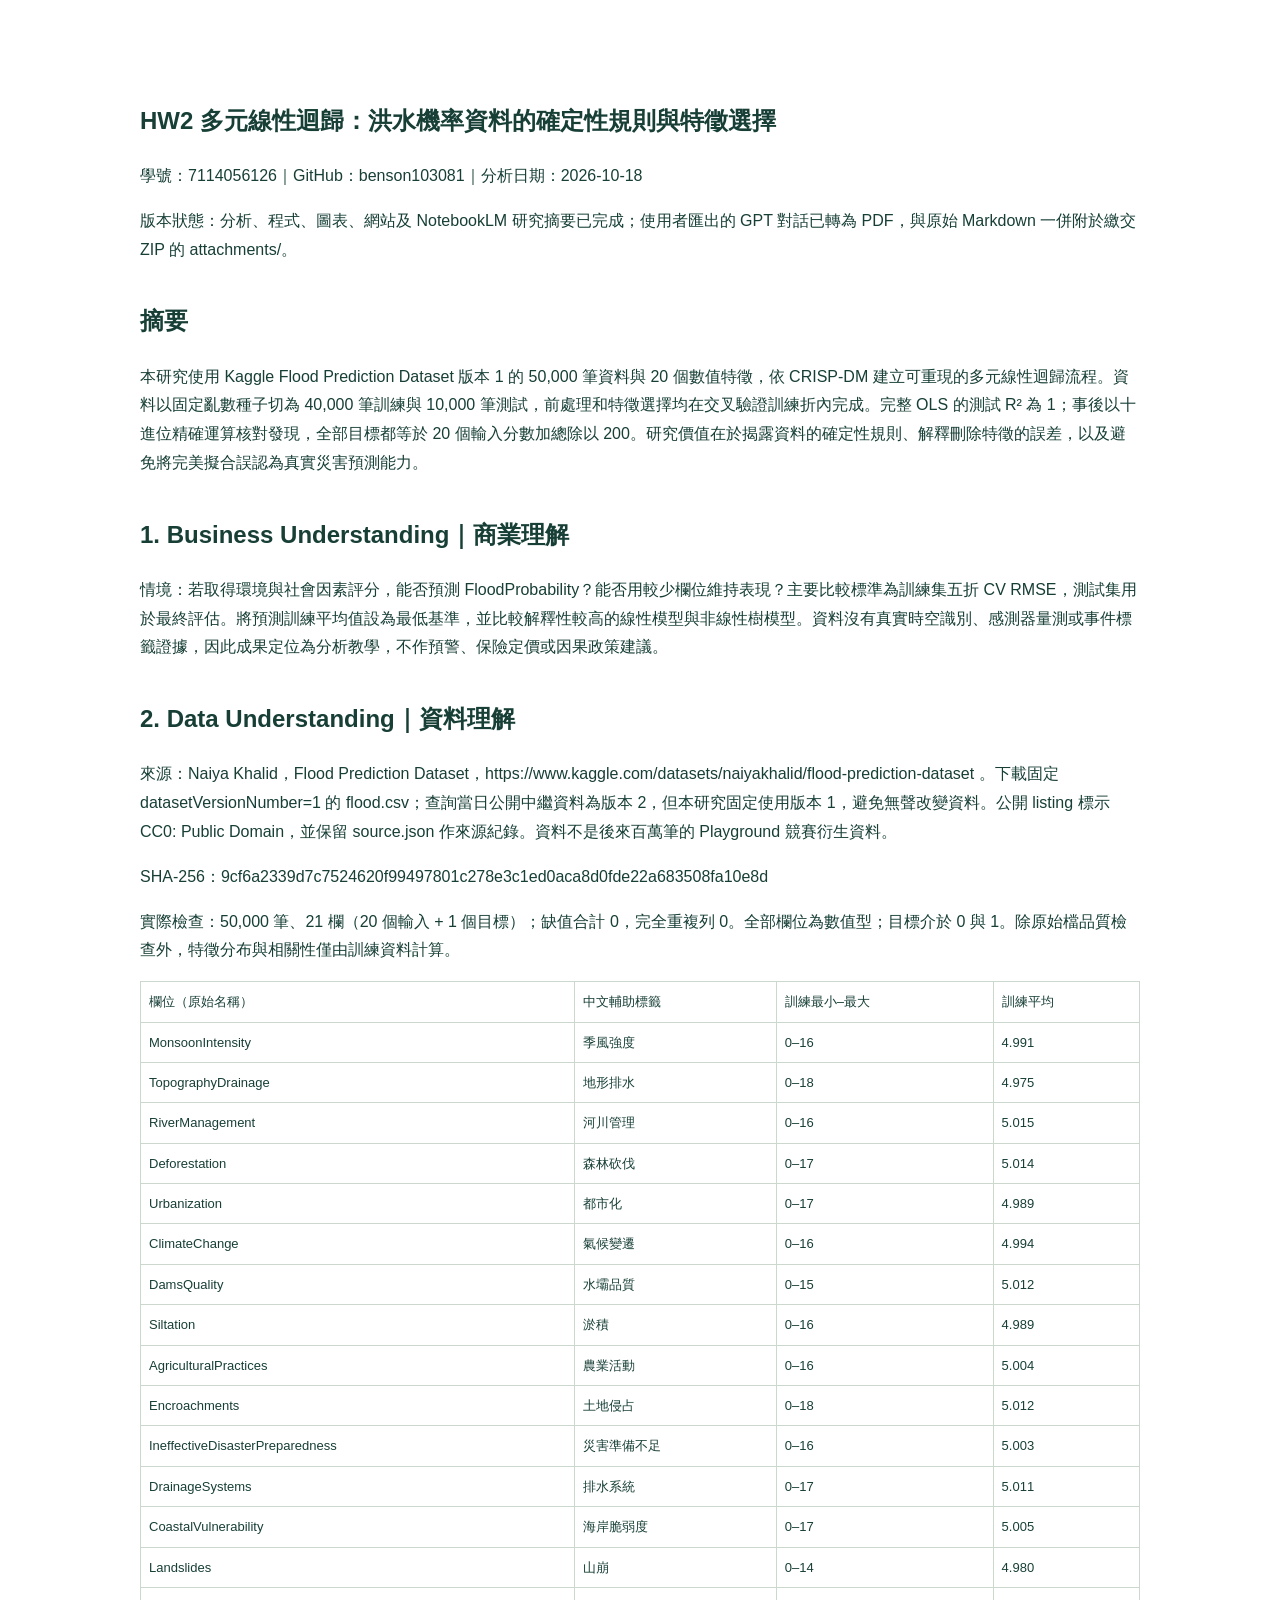
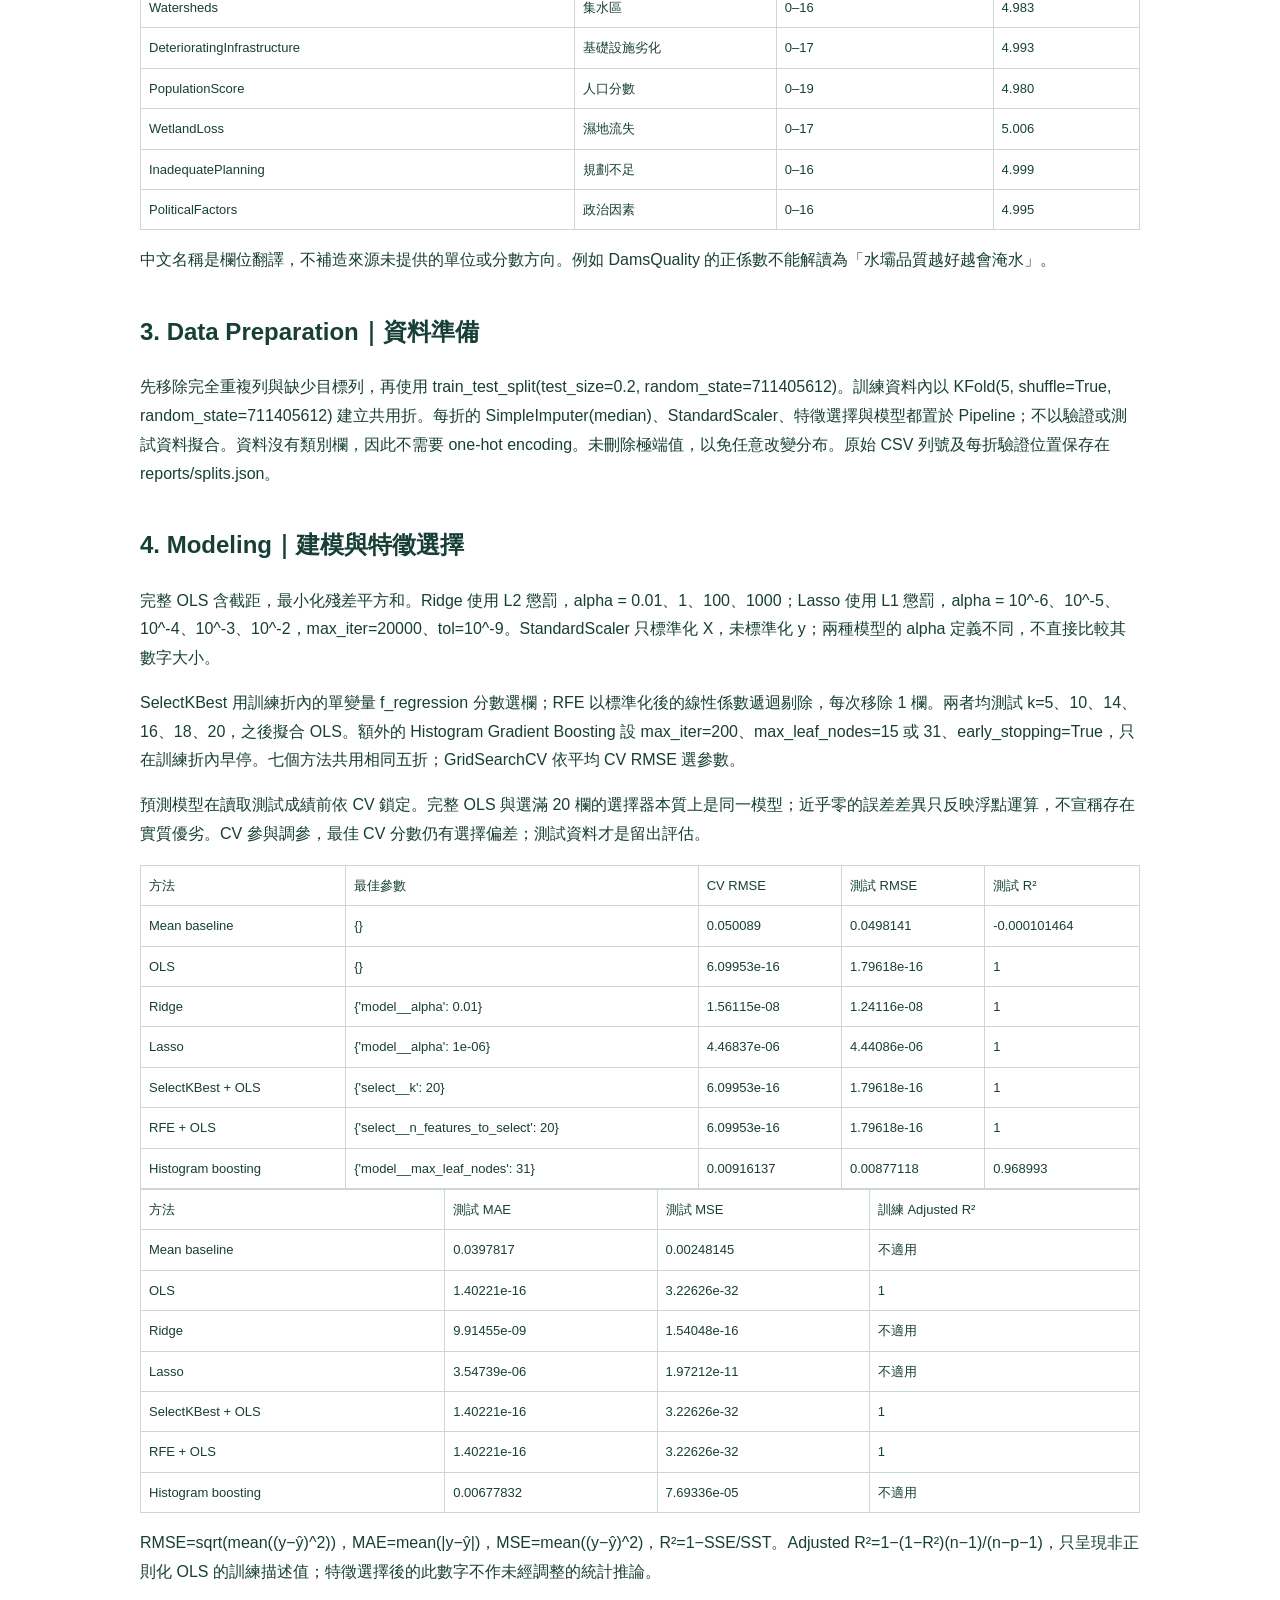
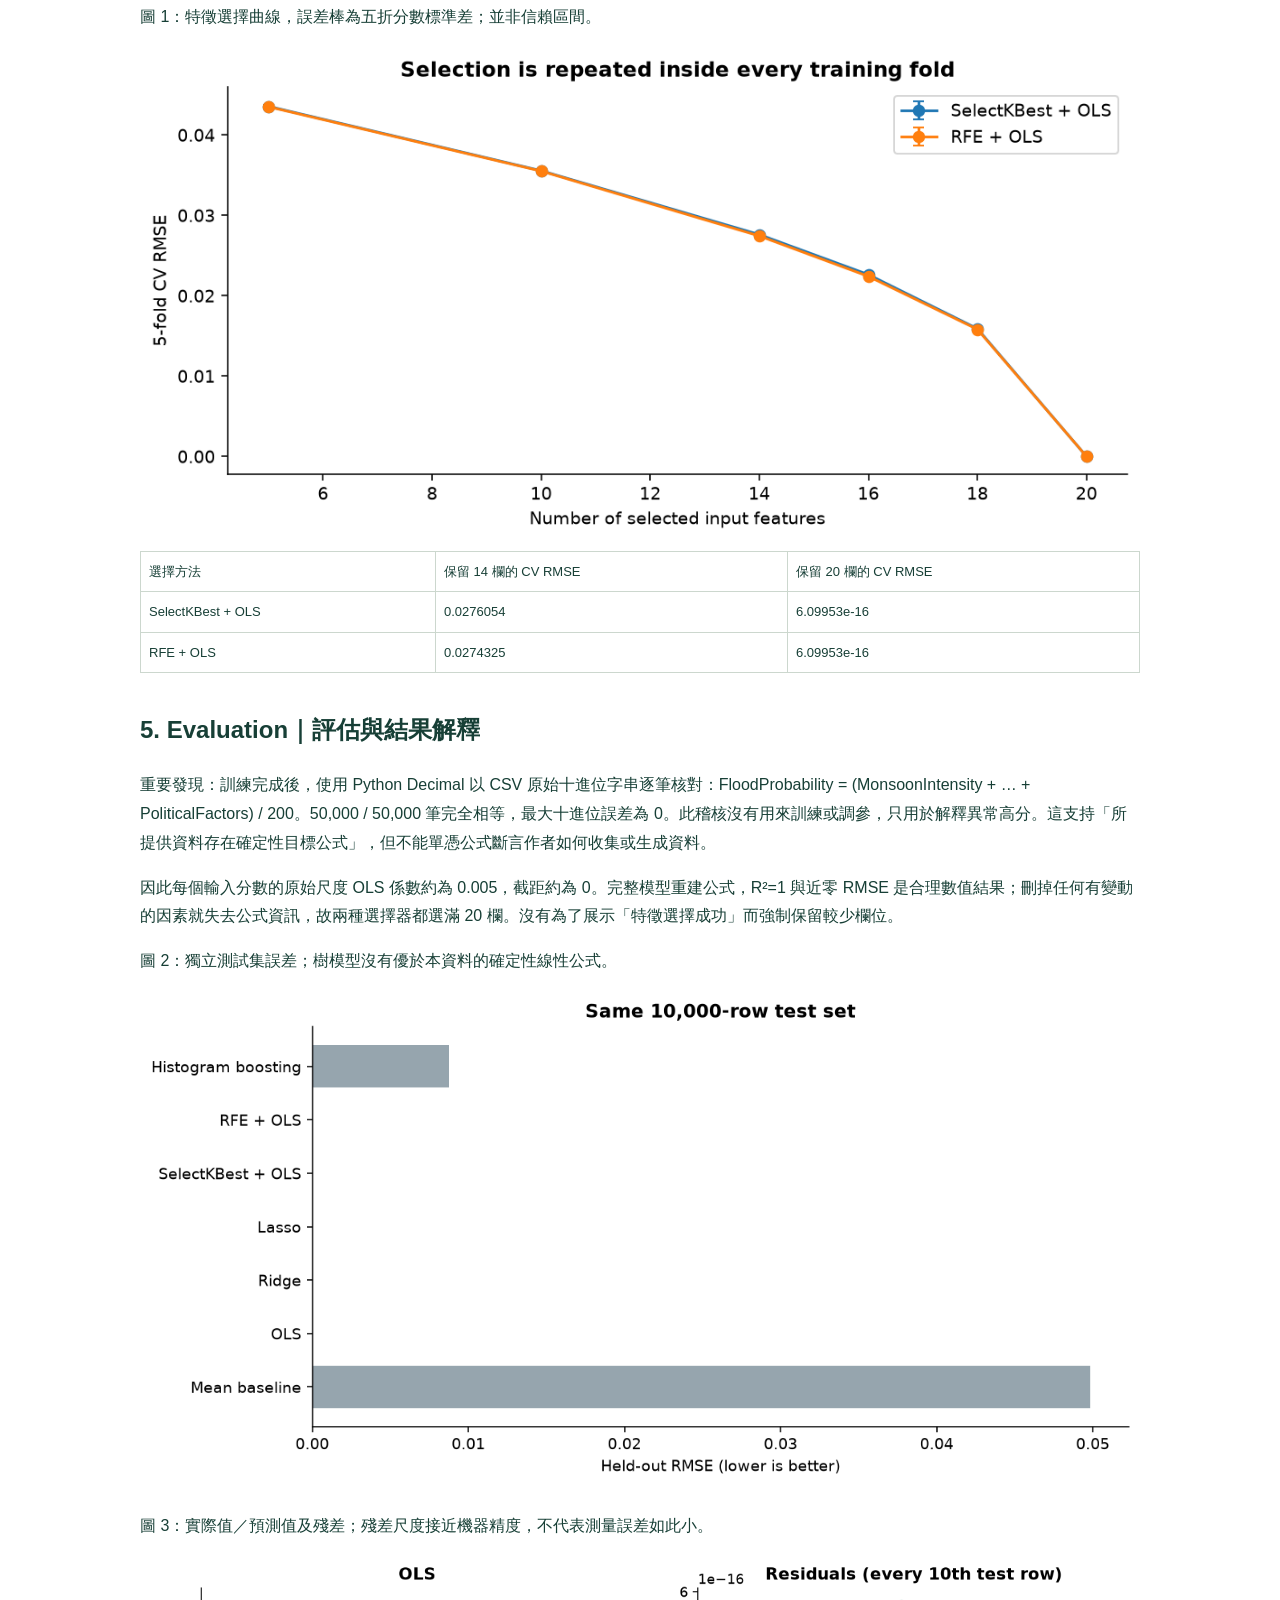
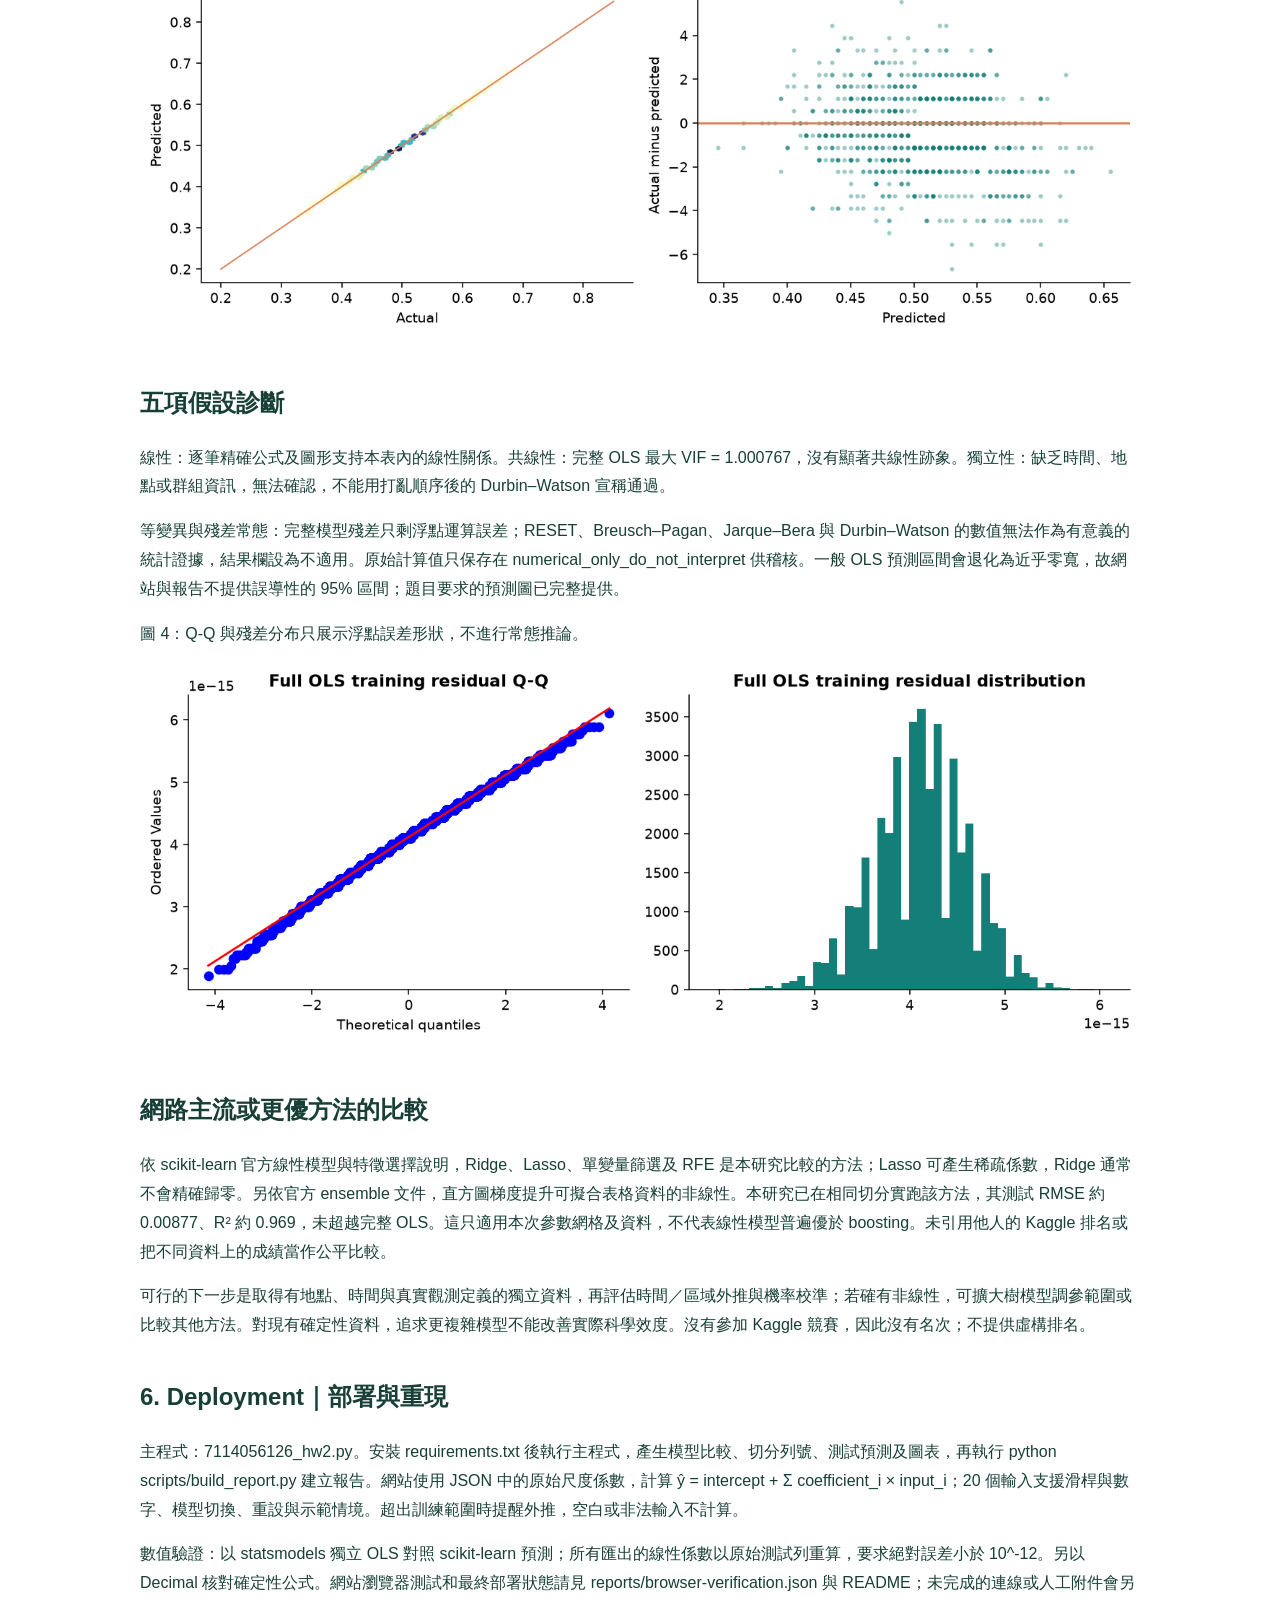
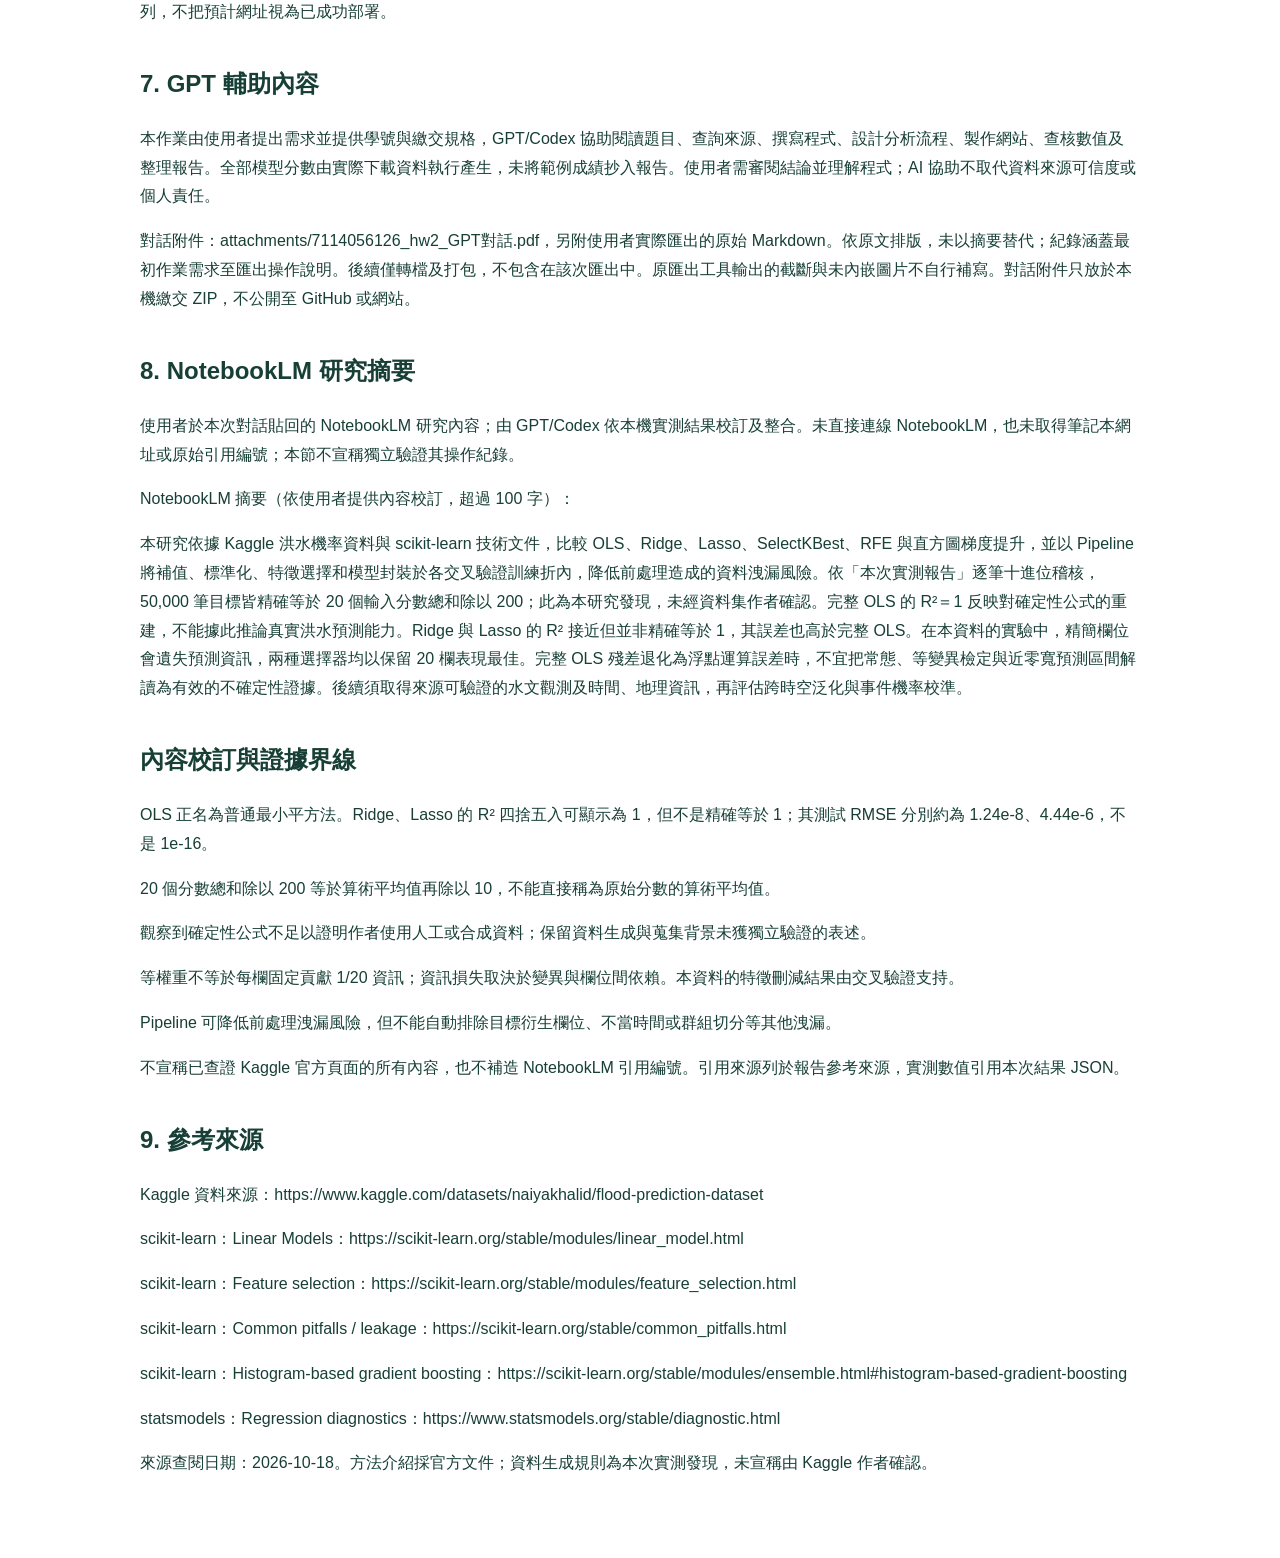
==== commit 68738d12: "Complete reproducible HW2 analysis, report and interactive site" ====
--- a/reports/report.html
+++ b/reports/report.html
@@ -1 +1 @@
-<!doctype html><html lang="zh-Hant"><meta charset="utf-8"><title>HW2 分析報告</title><style>body{font:16px/1.8 sans-serif;max-width:1000px;margin:40px auto;padding:24px;color:#173f36}h2{margin-top:35px}img{max-width:100%}table{border-collapse:collapse;width:100%}td{border:1px solid #ccd7ce;padding:8px;font-size:13px}p{overflow-wrap:anywhere}@media print{body{margin:0;font-size:11pt}h2{break-after:avoid}img,table{break-inside:avoid}}</style><h2>HW2 多元線性迴歸：洪水機率資料的確定性規則與特徵選擇</h2><p>學號：7114056126｜GitHub：benson103081｜分析日期：2026-10-18</p><p>版本狀態：分析、程式、圖表、網站及使用者提供的 NotebookLM 研究摘要已整合；完整 GPT 對話 PDF 尚待補上。此報告不是已齊備所有必交附件的最終版本。</p><h2>摘要</h2><p>本研究使用 Kaggle Flood Prediction Dataset 版本 1 的 50,000 筆資料與 20 個數值特徵，依 CRISP-DM 建立可重現的多元線性迴歸流程。資料以固定亂數種子切為 40,000 筆訓練與 10,000 筆測試，前處理和特徵選擇均在交叉驗證訓練折內完成。完整 OLS 的測試 R² 為 1；事後以十進位精確運算核對發現，全部目標都等於 20 個輸入分數加總除以 200。研究價值在於揭露資料的確定性規則、解釋刪除特徵的誤差，以及避免將完美擬合誤認為真實災害預測能力。</p><h2>1. Business Understanding｜商業理解</h2><p>情境：若取得環境與社會因素評分，能否預測 FloodProbability？能否用較少欄位維持表現？主要比較標準為訓練集五折 CV RMSE，測試集用於最終評估。將預測訓練平均值設為最低基準，並比較解釋性較高的線性模型與非線性樹模型。資料沒有真實時空識別、感測器量測或事件標籤證據，因此成果定位為分析教學，不作預警、保險定價或因果政策建議。</p><h2>2. Data Understanding｜資料理解</h2><p>來源：Naiya Khalid，Flood Prediction Dataset，https://www.kaggle.com/datasets/naiyakhalid/flood-prediction-dataset 。下載固定 datasetVersionNumber=1 的 flood.csv；查詢當日公開中繼資料為版本 2，但本研究固定使用版本 1，避免無聲改變資料。公開 listing 標示 CC0: Public Domain，並保留 source.json 作來源紀錄。資料不是後來百萬筆的 Playground 競賽衍生資料。</p><p>SHA-256：9cf6a2339d7c7524620f99497801c278e3c1ed0aca8d0fde22a683508fa10e8d</p><p>實際檢查：50,000 筆、21 欄（20 個輸入 + 1 個目標）；缺值合計 0，完全重複列 0。全部欄位為數值型；目標介於 0 與 1。除原始檔品質檢查外，特徵分布與相關性僅由訓練資料計算。</p><table><tr><td>欄位（原始名稱）</td><td>中文輔助標籤</td><td>訓練最小–最大</td><td>訓練平均</td></tr><tr><td>MonsoonIntensity</td><td>季風強度</td><td>0–16</td><td>4.991</td></tr><tr><td>TopographyDrainage</td><td>地形排水</td><td>0–18</td><td>4.975</td></tr><tr><td>RiverManagement</td><td>河川管理</td><td>0–16</td><td>5.015</td></tr><tr><td>Deforestation</td><td>森林砍伐</td><td>0–17</td><td>5.014</td></tr><tr><td>Urbanization</td><td>都市化</td><td>0–17</td><td>4.989</td></tr><tr><td>ClimateChange</td><td>氣候變遷</td><td>0–16</td><td>4.994</td></tr><tr><td>DamsQuality</td><td>水壩品質</td><td>0–15</td><td>5.012</td></tr><tr><td>Siltation</td><td>淤積</td><td>0–16</td><td>4.989</td></tr><tr><td>AgriculturalPractices</td><td>農業活動</td><td>0–16</td><td>5.004</td></tr><tr><td>Encroachments</td><td>土地侵占</td><td>0–18</td><td>5.012</td></tr><tr><td>IneffectiveDisasterPreparedness</td><td>災害準備不足</td><td>0–16</td><td>5.003</td></tr><tr><td>DrainageSystems</td><td>排水系統</td><td>0–17</td><td>5.011</td></tr><tr><td>CoastalVulnerability</td><td>海岸脆弱度</td><td>0–17</td><td>5.005</td></tr><tr><td>Landslides</td><td>山崩</td><td>0–14</td><td>4.980</td></tr><tr><td>Watersheds</td><td>集水區</td><td>0–16</td><td>4.983</td></tr><tr><td>DeterioratingInfrastructure</td><td>基礎設施劣化</td><td>0–17</td><td>4.993</td></tr><tr><td>PopulationScore</td><td>人口分數</td><td>0–19</td><td>4.980</td></tr><tr><td>WetlandLoss</td><td>濕地流失</td><td>0–17</td><td>5.006</td></tr><tr><td>InadequatePlanning</td><td>規劃不足</td><td>0–16</td><td>4.999</td></tr><tr><td>PoliticalFactors</td><td>政治因素</td><td>0–16</td><td>4.995</td></tr></table><p>中文名稱是欄位翻譯，不補造來源未提供的單位或分數方向。例如 DamsQuality 的正係數不能解讀為「水壩品質越好越會淹水」。</p><h2>3. Data Preparation｜資料準備</h2><p>先移除完全重複列與缺少目標列，再使用 train_test_split(test_size=0.2, random_state=711405612)。訓練資料內以 KFold(5, shuffle=True, random_state=711405612) 建立共用折。每折的 SimpleImputer(median)、StandardScaler、特徵選擇與模型都置於 Pipeline；不以驗證或測試資料擬合。資料沒有類別欄，因此不需要 one-hot encoding。未刪除極端值，以免任意改變分布。原始 CSV 列號及每折驗證位置保存在 reports/splits.json。</p><h2>4. Modeling｜建模與特徵選擇</h2><p>完整 OLS 含截距，最小化殘差平方和。Ridge 使用 L2 懲罰，alpha = 0.01、1、100、1000；Lasso 使用 L1 懲罰，alpha = 10^-6、10^-5、10^-4、10^-3、10^-2，max_iter=20000、tol=10^-9。StandardScaler 只標準化 X，未標準化 y；兩種模型的 alpha 定義不同，不直接比較其數字大小。</p><p>SelectKBest 用訓練折內的單變量 f_regression 分數選欄；RFE 以標準化後的線性係數遞迴剔除，每次移除 1 欄。兩者均測試 k=5、10、14、16、18、20，之後擬合 OLS。額外的 Histogram Gradient Boosting 設 max_iter=200、max_leaf_nodes=15 或 31、early_stopping=True，只在訓練折內早停。七個方法共用相同五折；GridSearchCV 依平均 CV RMSE 選參數。</p><p>預測模型在讀取測試成績前依 CV 鎖定。完整 OLS 與選滿 20 欄的選擇器本質上是同一模型；近乎零的誤差差異只反映浮點運算，不宣稱存在實質優劣。CV 參與調參，最佳 CV 分數仍有選擇偏差；測試資料才是留出評估。</p><table><tr><td>方法</td><td>最佳參數</td><td>CV RMSE</td><td>測試 RMSE</td><td>測試 R²</td></tr><tr><td>Mean baseline</td><td>{}</td><td>0.050089</td><td>0.0498141</td><td>-0.000101464</td></tr><tr><td>OLS</td><td>{}</td><td>6.09953e-16</td><td>1.79618e-16</td><td>1</td></tr><tr><td>Ridge</td><td>{&#x27;model__alpha&#x27;: 0.01}</td><td>1.56115e-08</td><td>1.24116e-08</td><td>1</td></tr><tr><td>Lasso</td><td>{&#x27;model__alpha&#x27;: 1e-06}</td><td>4.46837e-06</td><td>4.44086e-06</td><td>1</td></tr><tr><td>SelectKBest + OLS</td><td>{&#x27;select__k&#x27;: 20}</td><td>6.09953e-16</td><td>1.79618e-16</td><td>1</td></tr><tr><td>RFE + OLS</td><td>{&#x27;select__n_features_to_select&#x27;: 20}</td><td>6.09953e-16</td><td>1.79618e-16</td><td>1</td></tr><tr><td>Histogram boosting</td><td>{&#x27;model__max_leaf_nodes&#x27;: 31}</td><td>0.00916137</td><td>0.00877118</td><td>0.968993</td></tr></table><table><tr><td>方法</td><td>測試 MAE</td><td>測試 MSE</td><td>訓練 Adjusted R²</td></tr><tr><td>Mean baseline</td><td>0.0397817</td><td>0.00248145</td><td>不適用</td></tr><tr><td>OLS</td><td>1.40221e-16</td><td>3.22626e-32</td><td>1</td></tr><tr><td>Ridge</td><td>9.91455e-09</td><td>1.54048e-16</td><td>不適用</td></tr><tr><td>Lasso</td><td>3.54739e-06</td><td>1.97212e-11</td><td>不適用</td></tr><tr><td>SelectKBest + OLS</td><td>1.40221e-16</td><td>3.22626e-32</td><td>1</td></tr><tr><td>RFE + OLS</td><td>1.40221e-16</td><td>3.22626e-32</td><td>1</td></tr><tr><td>Histogram boosting</td><td>0.00677832</td><td>7.69336e-05</td><td>不適用</td></tr></table><p>RMSE=sqrt(mean((y−ŷ)^2))，MAE=mean(|y−ŷ|)，MSE=mean((y−ŷ)^2)，R²=1−SSE/SST。Adjusted R²=1−(1−R²)(n−1)/(n−p−1)，只呈現非正則化 OLS 的訓練描述值；特徵選擇後的此數字不作未經調整的統計推論。</p><p>圖 1：特徵選擇曲線，誤差棒為五折分數標準差；並非信賴區間。</p><img src="../site/assets/selection.png" alt="圖 1：特徵選擇曲線，誤差棒為五折分數標準差；並非信賴區間。"><table><tr><td>選擇方法</td><td>保留 14 欄的 CV RMSE</td><td>保留 20 欄的 CV RMSE</td></tr><tr><td>SelectKBest + OLS</td><td>0.0276054</td><td>6.09953e-16</td></tr><tr><td>RFE + OLS</td><td>0.0274325</td><td>6.09953e-16</td></tr></table><h2>5. Evaluation｜評估與結果解釋</h2><p>重要發現：訓練完成後，使用 Python Decimal 以 CSV 原始十進位字串逐筆核對：FloodProbability = (MonsoonIntensity + … + PoliticalFactors) / 200。50,000 / 50,000 筆完全相等，最大十進位誤差為 0。此稽核沒有用來訓練或調參，只用於解釋異常高分。這支持「所提供資料存在確定性目標公式」，但不能單憑公式斷言作者如何收集或生成資料。</p><p>因此每個輸入分數的原始尺度 OLS 係數約為 0.005，截距約為 0。完整模型重建公式，R²=1 與近零 RMSE 是合理數值結果；刪掉任何有變動的因素就失去公式資訊，故兩種選擇器都選滿 20 欄。沒有為了展示「特徵選擇成功」而強制保留較少欄位。</p><p>圖 2：獨立測試集誤差；樹模型沒有優於本資料的確定性線性公式。</p><img src="../site/assets/comparison.png" alt="圖 2：獨立測試集誤差；樹模型沒有優於本資料的確定性線性公式。"><p>圖 3：實際值／預測值及殘差；殘差尺度接近機器精度，不代表測量誤差如此小。</p><img src="../site/assets/predictions.png" alt="圖 3：實際值／預測值及殘差；殘差尺度接近機器精度，不代表測量誤差如此小。"><h2>五項假設診斷</h2><p>線性：逐筆精確公式及圖形支持本表內的線性關係。共線性：完整 OLS 最大 VIF = 1.000767，沒有顯著共線性跡象。獨立性：缺乏時間、地點或群組資訊，無法確認，不能用打亂順序後的 Durbin–Watson 宣稱通過。</p><p>等變異與殘差常態：完整模型殘差只剩浮點運算誤差；RESET、Breusch–Pagan、Jarque–Bera 與 Durbin–Watson 的數值無法作為有意義的統計證據，結果欄設為不適用。原始計算值只保存在 numerical_only_do_not_interpret 供稽核。一般 OLS 預測區間會退化為近乎零寬，故網站與報告不提供誤導性的 95% 區間；題目要求的預測圖已完整提供。</p><p>圖 4：Q-Q 與殘差分布只展示浮點誤差形狀，不進行常態推論。</p><img src="../site/assets/diagnostics.png" alt="圖 4：Q-Q 與殘差分布只展示浮點誤差形狀，不進行常態推論。"><h2>網路主流或更優方法的比較</h2><p>依 scikit-learn 官方線性模型與特徵選擇說明，Ridge、Lasso、單變量篩選及 RFE 是本研究比較的方法；Lasso 可產生稀疏係數，Ridge 通常不會精確歸零。另依官方 ensemble 文件，直方圖梯度提升可擬合表格資料的非線性。本研究已在相同切分實跑該方法，其測試 RMSE 約 0.00877、R² 約 0.969，未超越完整 OLS。這只適用本次參數網格及資料，不代表線性模型普遍優於 boosting。未引用他人的 Kaggle 排名或把不同資料上的成績當作公平比較。</p><p>可行的下一步是取得有地點、時間與真實觀測定義的獨立資料，再評估時間／區域外推與機率校準；若確有非線性，可擴大樹模型調參範圍或比較其他方法。對現有確定性資料，追求更複雜模型不能改善實際科學效度。沒有參加 Kaggle 競賽，因此沒有名次；不提供虛構排名。</p><h2>6. Deployment｜部署與重現</h2><p>主程式：7114056126_hw2.py。安裝 requirements.txt 後執行主程式，產生模型比較、切分列號、測試預測及圖表，再執行 python scripts/build_report.py 建立報告。網站使用 JSON 中的原始尺度係數，計算 ŷ = intercept + Σ coefficient_i × input_i；20 個輸入支援滑桿與數字、模型切換、重設與示範情境。超出訓練範圍時提醒外推，空白或非法輸入不計算。</p><p>數值驗證：以 statsmodels 獨立 OLS 對照 scikit-learn 預測；所有匯出的線性係數以原始測試列重算，要求絕對誤差小於 10^-12。另以 Decimal 核對確定性公式。網站瀏覽器測試和最終部署狀態請見 reports/browser-verification.json 與 README；未完成的連線或人工附件會另列，不把預計網址視為已成功部署。</p><h2>7. GPT 輔助內容</h2><p>本作業由使用者提出需求並提供學號與繳交規格，GPT/Codex 協助閱讀題目、查詢來源、撰寫程式、設計分析流程、製作網站、查核數值及整理報告。全部模型分數由實際下載資料執行產生，未將範例成績抄入報告。使用者需審閱結論並理解程式；AI 協助不取代資料來源可信度或個人責任。</p><p>待附：完整 GPT 對話 PDF。必須由使用者從聊天介面匯出此次作業的所有對話；不能以本節摘要冒充完整對話紀錄。</p><h2>8. NotebookLM 研究摘要</h2><p>使用者於本次對話貼回的 NotebookLM 研究內容；由 GPT/Codex 依本機實測結果校訂及整合。未直接連線 NotebookLM，也未取得筆記本網址或原始引用編號；本節不宣稱獨立驗證其操作紀錄。</p><p>NotebookLM 摘要（依使用者提供內容校訂，超過 100 字）：</p><p>本研究依據 Kaggle 洪水機率資料與 scikit-learn 技術文件，比較 OLS、Ridge、Lasso、SelectKBest、RFE 與直方圖梯度提升，並以 Pipeline 將補值、標準化、特徵選擇和模型封裝於各交叉驗證訓練折內，降低前處理造成的資料洩漏風險。依「本次實測報告」逐筆十進位稽核，50,000 筆目標皆精確等於 20 個輸入分數總和除以 200；此為本研究發現，未經資料集作者確認。完整 OLS 的 R²＝1 反映對確定性公式的重建，不能據此推論真實洪水預測能力。Ridge 與 Lasso 的 R² 接近但並非精確等於 1，其誤差也高於完整 OLS。在本資料的實驗中，精簡欄位會遺失預測資訊，兩種選擇器均以保留 20 欄表現最佳。完整 OLS 殘差退化為浮點運算誤差時，不宜把常態、等變異檢定與近零寬預測區間解讀為有效的不確定性證據。後續須取得來源可驗證的水文觀測及時間、地理資訊，再評估跨時空泛化與事件機率校準。</p><h2>內容校訂與證據界線</h2><p>OLS 正名為普通最小平方法。Ridge、Lasso 的 R² 四捨五入可顯示為 1，但不是精確等於 1；其測試 RMSE 分別約為 1.24e-8、4.44e-6，不是 1e-16。</p><p>20 個分數總和除以 200 等於算術平均值再除以 10，不能直接稱為原始分數的算術平均值。</p><p>觀察到確定性公式不足以證明作者使用人工或合成資料；保留資料生成與蒐集背景未獲獨立驗證的表述。</p><p>等權重不等於每欄固定貢獻 1/20 資訊；資訊損失取決於變異與欄位間依賴。本資料的特徵刪減結果由交叉驗證支持。</p><p>Pipeline 可降低前處理洩漏風險，但不能自動排除目標衍生欄位、不當時間或群組切分等其他洩漏。</p><p>不宣稱已查證 Kaggle 官方頁面的所有內容，也不補造 NotebookLM 引用編號。引用來源列於報告參考來源，實測數值引用本次結果 JSON。</p><h2>9. 參考來源</h2><p>Kaggle 資料來源：https://www.kaggle.com/datasets/naiyakhalid/flood-prediction-dataset</p><p>scikit-learn：Linear Models：https://scikit-learn.org/stable/modules/linear_model.html</p><p>scikit-learn：Feature selection：https://scikit-learn.org/stable/modules/feature_selection.html</p><p>scikit-learn：Common pitfalls / leakage：https://scikit-learn.org/stable/common_pitfalls.html</p><p>scikit-learn：Histogram-based gradient boosting：https://scikit-learn.org/stable/modules/ensemble.html#histogram-based-gradient-boosting</p><p>statsmodels：Regression diagnostics：https://www.statsmodels.org/stable/diagnostic.html</p><p>來源查閱日期：2026-10-18。方法介紹採官方文件；資料生成規則為本次實測發現，未宣稱由 Kaggle 作者確認。</p></html>+<!doctype html><html lang="zh-Hant"><meta charset="utf-8"><title>HW2 分析報告</title><style>body{font:16px/1.8 sans-serif;max-width:1000px;margin:40px auto;padding:24px;color:#173f36}h2{margin-top:35px}img{max-width:100%}table{border-collapse:collapse;width:100%}td{border:1px solid #ccd7ce;padding:8px;font-size:13px}p{overflow-wrap:anywhere}@media print{body{margin:0;font-size:11pt}h2{break-after:avoid}img,table{break-inside:avoid}}</style><h2>HW2 多元線性迴歸：洪水機率資料的確定性規則與特徵選擇</h2><p>學號：7114056126｜GitHub：benson103081｜分析日期：2026-10-18</p><p>版本狀態：分析、程式、圖表、網站及 NotebookLM 研究摘要已完成；使用者匯出的 GPT 對話已轉為 PDF，與原始 Markdown 一併附於繳交 ZIP 的 attachments/。</p><h2>摘要</h2><p>本研究使用 Kaggle Flood Prediction Dataset 版本 1 的 50,000 筆資料與 20 個數值特徵，依 CRISP-DM 建立可重現的多元線性迴歸流程。資料以固定亂數種子切為 40,000 筆訓練與 10,000 筆測試，前處理和特徵選擇均在交叉驗證訓練折內完成。完整 OLS 的測試 R² 為 1；事後以十進位精確運算核對發現，全部目標都等於 20 個輸入分數加總除以 200。研究價值在於揭露資料的確定性規則、解釋刪除特徵的誤差，以及避免將完美擬合誤認為真實災害預測能力。</p><h2>1. Business Understanding｜商業理解</h2><p>情境：若取得環境與社會因素評分，能否預測 FloodProbability？能否用較少欄位維持表現？主要比較標準為訓練集五折 CV RMSE，測試集用於最終評估。將預測訓練平均值設為最低基準，並比較解釋性較高的線性模型與非線性樹模型。資料沒有真實時空識別、感測器量測或事件標籤證據，因此成果定位為分析教學，不作預警、保險定價或因果政策建議。</p><h2>2. Data Understanding｜資料理解</h2><p>來源：Naiya Khalid，Flood Prediction Dataset，https://www.kaggle.com/datasets/naiyakhalid/flood-prediction-dataset 。下載固定 datasetVersionNumber=1 的 flood.csv；查詢當日公開中繼資料為版本 2，但本研究固定使用版本 1，避免無聲改變資料。公開 listing 標示 CC0: Public Domain，並保留 source.json 作來源紀錄。資料不是後來百萬筆的 Playground 競賽衍生資料。</p><p>SHA-256：9cf6a2339d7c7524620f99497801c278e3c1ed0aca8d0fde22a683508fa10e8d</p><p>實際檢查：50,000 筆、21 欄（20 個輸入 + 1 個目標）；缺值合計 0，完全重複列 0。全部欄位為數值型；目標介於 0 與 1。除原始檔品質檢查外，特徵分布與相關性僅由訓練資料計算。</p><table><tr><td>欄位（原始名稱）</td><td>中文輔助標籤</td><td>訓練最小–最大</td><td>訓練平均</td></tr><tr><td>MonsoonIntensity</td><td>季風強度</td><td>0–16</td><td>4.991</td></tr><tr><td>TopographyDrainage</td><td>地形排水</td><td>0–18</td><td>4.975</td></tr><tr><td>RiverManagement</td><td>河川管理</td><td>0–16</td><td>5.015</td></tr><tr><td>Deforestation</td><td>森林砍伐</td><td>0–17</td><td>5.014</td></tr><tr><td>Urbanization</td><td>都市化</td><td>0–17</td><td>4.989</td></tr><tr><td>ClimateChange</td><td>氣候變遷</td><td>0–16</td><td>4.994</td></tr><tr><td>DamsQuality</td><td>水壩品質</td><td>0–15</td><td>5.012</td></tr><tr><td>Siltation</td><td>淤積</td><td>0–16</td><td>4.989</td></tr><tr><td>AgriculturalPractices</td><td>農業活動</td><td>0–16</td><td>5.004</td></tr><tr><td>Encroachments</td><td>土地侵占</td><td>0–18</td><td>5.012</td></tr><tr><td>IneffectiveDisasterPreparedness</td><td>災害準備不足</td><td>0–16</td><td>5.003</td></tr><tr><td>DrainageSystems</td><td>排水系統</td><td>0–17</td><td>5.011</td></tr><tr><td>CoastalVulnerability</td><td>海岸脆弱度</td><td>0–17</td><td>5.005</td></tr><tr><td>Landslides</td><td>山崩</td><td>0–14</td><td>4.980</td></tr><tr><td>Watersheds</td><td>集水區</td><td>0–16</td><td>4.983</td></tr><tr><td>DeterioratingInfrastructure</td><td>基礎設施劣化</td><td>0–17</td><td>4.993</td></tr><tr><td>PopulationScore</td><td>人口分數</td><td>0–19</td><td>4.980</td></tr><tr><td>WetlandLoss</td><td>濕地流失</td><td>0–17</td><td>5.006</td></tr><tr><td>InadequatePlanning</td><td>規劃不足</td><td>0–16</td><td>4.999</td></tr><tr><td>PoliticalFactors</td><td>政治因素</td><td>0–16</td><td>4.995</td></tr></table><p>中文名稱是欄位翻譯，不補造來源未提供的單位或分數方向。例如 DamsQuality 的正係數不能解讀為「水壩品質越好越會淹水」。</p><h2>3. Data Preparation｜資料準備</h2><p>先移除完全重複列與缺少目標列，再使用 train_test_split(test_size=0.2, random_state=711405612)。訓練資料內以 KFold(5, shuffle=True, random_state=711405612) 建立共用折。每折的 SimpleImputer(median)、StandardScaler、特徵選擇與模型都置於 Pipeline；不以驗證或測試資料擬合。資料沒有類別欄，因此不需要 one-hot encoding。未刪除極端值，以免任意改變分布。原始 CSV 列號及每折驗證位置保存在 reports/splits.json。</p><h2>4. Modeling｜建模與特徵選擇</h2><p>完整 OLS 含截距，最小化殘差平方和。Ridge 使用 L2 懲罰，alpha = 0.01、1、100、1000；Lasso 使用 L1 懲罰，alpha = 10^-6、10^-5、10^-4、10^-3、10^-2，max_iter=20000、tol=10^-9。StandardScaler 只標準化 X，未標準化 y；兩種模型的 alpha 定義不同，不直接比較其數字大小。</p><p>SelectKBest 用訓練折內的單變量 f_regression 分數選欄；RFE 以標準化後的線性係數遞迴剔除，每次移除 1 欄。兩者均測試 k=5、10、14、16、18、20，之後擬合 OLS。額外的 Histogram Gradient Boosting 設 max_iter=200、max_leaf_nodes=15 或 31、early_stopping=True，只在訓練折內早停。七個方法共用相同五折；GridSearchCV 依平均 CV RMSE 選參數。</p><p>預測模型在讀取測試成績前依 CV 鎖定。完整 OLS 與選滿 20 欄的選擇器本質上是同一模型；近乎零的誤差差異只反映浮點運算，不宣稱存在實質優劣。CV 參與調參，最佳 CV 分數仍有選擇偏差；測試資料才是留出評估。</p><table><tr><td>方法</td><td>最佳參數</td><td>CV RMSE</td><td>測試 RMSE</td><td>測試 R²</td></tr><tr><td>Mean baseline</td><td>{}</td><td>0.050089</td><td>0.0498141</td><td>-0.000101464</td></tr><tr><td>OLS</td><td>{}</td><td>6.09953e-16</td><td>1.79618e-16</td><td>1</td></tr><tr><td>Ridge</td><td>{&#x27;model__alpha&#x27;: 0.01}</td><td>1.56115e-08</td><td>1.24116e-08</td><td>1</td></tr><tr><td>Lasso</td><td>{&#x27;model__alpha&#x27;: 1e-06}</td><td>4.46837e-06</td><td>4.44086e-06</td><td>1</td></tr><tr><td>SelectKBest + OLS</td><td>{&#x27;select__k&#x27;: 20}</td><td>6.09953e-16</td><td>1.79618e-16</td><td>1</td></tr><tr><td>RFE + OLS</td><td>{&#x27;select__n_features_to_select&#x27;: 20}</td><td>6.09953e-16</td><td>1.79618e-16</td><td>1</td></tr><tr><td>Histogram boosting</td><td>{&#x27;model__max_leaf_nodes&#x27;: 31}</td><td>0.00916137</td><td>0.00877118</td><td>0.968993</td></tr></table><table><tr><td>方法</td><td>測試 MAE</td><td>測試 MSE</td><td>訓練 Adjusted R²</td></tr><tr><td>Mean baseline</td><td>0.0397817</td><td>0.00248145</td><td>不適用</td></tr><tr><td>OLS</td><td>1.40221e-16</td><td>3.22626e-32</td><td>1</td></tr><tr><td>Ridge</td><td>9.91455e-09</td><td>1.54048e-16</td><td>不適用</td></tr><tr><td>Lasso</td><td>3.54739e-06</td><td>1.97212e-11</td><td>不適用</td></tr><tr><td>SelectKBest + OLS</td><td>1.40221e-16</td><td>3.22626e-32</td><td>1</td></tr><tr><td>RFE + OLS</td><td>1.40221e-16</td><td>3.22626e-32</td><td>1</td></tr><tr><td>Histogram boosting</td><td>0.00677832</td><td>7.69336e-05</td><td>不適用</td></tr></table><p>RMSE=sqrt(mean((y−ŷ)^2))，MAE=mean(|y−ŷ|)，MSE=mean((y−ŷ)^2)，R²=1−SSE/SST。Adjusted R²=1−(1−R²)(n−1)/(n−p−1)，只呈現非正則化 OLS 的訓練描述值；特徵選擇後的此數字不作未經調整的統計推論。</p><p>圖 1：特徵選擇曲線，誤差棒為五折分數標準差；並非信賴區間。</p><img src="../site/assets/selection.png" alt="圖 1：特徵選擇曲線，誤差棒為五折分數標準差；並非信賴區間。"><table><tr><td>選擇方法</td><td>保留 14 欄的 CV RMSE</td><td>保留 20 欄的 CV RMSE</td></tr><tr><td>SelectKBest + OLS</td><td>0.0276054</td><td>6.09953e-16</td></tr><tr><td>RFE + OLS</td><td>0.0274325</td><td>6.09953e-16</td></tr></table><h2>5. Evaluation｜評估與結果解釋</h2><p>重要發現：訓練完成後，使用 Python Decimal 以 CSV 原始十進位字串逐筆核對：FloodProbability = (MonsoonIntensity + … + PoliticalFactors) / 200。50,000 / 50,000 筆完全相等，最大十進位誤差為 0。此稽核沒有用來訓練或調參，只用於解釋異常高分。這支持「所提供資料存在確定性目標公式」，但不能單憑公式斷言作者如何收集或生成資料。</p><p>因此每個輸入分數的原始尺度 OLS 係數約為 0.005，截距約為 0。完整模型重建公式，R²=1 與近零 RMSE 是合理數值結果；刪掉任何有變動的因素就失去公式資訊，故兩種選擇器都選滿 20 欄。沒有為了展示「特徵選擇成功」而強制保留較少欄位。</p><p>圖 2：獨立測試集誤差；樹模型沒有優於本資料的確定性線性公式。</p><img src="../site/assets/comparison.png" alt="圖 2：獨立測試集誤差；樹模型沒有優於本資料的確定性線性公式。"><p>圖 3：實際值／預測值及殘差；殘差尺度接近機器精度，不代表測量誤差如此小。</p><img src="../site/assets/predictions.png" alt="圖 3：實際值／預測值及殘差；殘差尺度接近機器精度，不代表測量誤差如此小。"><h2>五項假設診斷</h2><p>線性：逐筆精確公式及圖形支持本表內的線性關係。共線性：完整 OLS 最大 VIF = 1.000767，沒有顯著共線性跡象。獨立性：缺乏時間、地點或群組資訊，無法確認，不能用打亂順序後的 Durbin–Watson 宣稱通過。</p><p>等變異與殘差常態：完整模型殘差只剩浮點運算誤差；RESET、Breusch–Pagan、Jarque–Bera 與 Durbin–Watson 的數值無法作為有意義的統計證據，結果欄設為不適用。原始計算值只保存在 numerical_only_do_not_interpret 供稽核。一般 OLS 預測區間會退化為近乎零寬，故網站與報告不提供誤導性的 95% 區間；題目要求的預測圖已完整提供。</p><p>圖 4：Q-Q 與殘差分布只展示浮點誤差形狀，不進行常態推論。</p><img src="../site/assets/diagnostics.png" alt="圖 4：Q-Q 與殘差分布只展示浮點誤差形狀，不進行常態推論。"><h2>網路主流或更優方法的比較</h2><p>依 scikit-learn 官方線性模型與特徵選擇說明，Ridge、Lasso、單變量篩選及 RFE 是本研究比較的方法；Lasso 可產生稀疏係數，Ridge 通常不會精確歸零。另依官方 ensemble 文件，直方圖梯度提升可擬合表格資料的非線性。本研究已在相同切分實跑該方法，其測試 RMSE 約 0.00877、R² 約 0.969，未超越完整 OLS。這只適用本次參數網格及資料，不代表線性模型普遍優於 boosting。未引用他人的 Kaggle 排名或把不同資料上的成績當作公平比較。</p><p>可行的下一步是取得有地點、時間與真實觀測定義的獨立資料，再評估時間／區域外推與機率校準；若確有非線性，可擴大樹模型調參範圍或比較其他方法。對現有確定性資料，追求更複雜模型不能改善實際科學效度。沒有參加 Kaggle 競賽，因此沒有名次；不提供虛構排名。</p><h2>6. Deployment｜部署與重現</h2><p>主程式：7114056126_hw2.py。安裝 requirements.txt 後執行主程式，產生模型比較、切分列號、測試預測及圖表，再執行 python scripts/build_report.py 建立報告。網站使用 JSON 中的原始尺度係數，計算 ŷ = intercept + Σ coefficient_i × input_i；20 個輸入支援滑桿與數字、模型切換、重設與示範情境。超出訓練範圍時提醒外推，空白或非法輸入不計算。</p><p>數值驗證：以 statsmodels 獨立 OLS 對照 scikit-learn 預測；所有匯出的線性係數以原始測試列重算，要求絕對誤差小於 10^-12。另以 Decimal 核對確定性公式。網站瀏覽器測試和最終部署狀態請見 reports/browser-verification.json 與 README；未完成的連線或人工附件會另列，不把預計網址視為已成功部署。</p><h2>7. GPT 輔助內容</h2><p>本作業由使用者提出需求並提供學號與繳交規格，GPT/Codex 協助閱讀題目、查詢來源、撰寫程式、設計分析流程、製作網站、查核數值及整理報告。全部模型分數由實際下載資料執行產生，未將範例成績抄入報告。使用者需審閱結論並理解程式；AI 協助不取代資料來源可信度或個人責任。</p><p>對話附件：attachments/7114056126_hw2_GPT對話.pdf，另附使用者實際匯出的原始 Markdown。依原文排版，未以摘要替代；紀錄涵蓋最初作業需求至匯出操作說明。後續僅轉檔及打包，不包含在該次匯出中。原匯出工具輸出的截斷與未內嵌圖片不自行補寫。對話附件只放於本機繳交 ZIP，不公開至 GitHub 或網站。</p><h2>8. NotebookLM 研究摘要</h2><p>使用者於本次對話貼回的 NotebookLM 研究內容；由 GPT/Codex 依本機實測結果校訂及整合。未直接連線 NotebookLM，也未取得筆記本網址或原始引用編號；本節不宣稱獨立驗證其操作紀錄。</p><p>NotebookLM 摘要（依使用者提供內容校訂，超過 100 字）：</p><p>本研究依據 Kaggle 洪水機率資料與 scikit-learn 技術文件，比較 OLS、Ridge、Lasso、SelectKBest、RFE 與直方圖梯度提升，並以 Pipeline 將補值、標準化、特徵選擇和模型封裝於各交叉驗證訓練折內，降低前處理造成的資料洩漏風險。依「本次實測報告」逐筆十進位稽核，50,000 筆目標皆精確等於 20 個輸入分數總和除以 200；此為本研究發現，未經資料集作者確認。完整 OLS 的 R²＝1 反映對確定性公式的重建，不能據此推論真實洪水預測能力。Ridge 與 Lasso 的 R² 接近但並非精確等於 1，其誤差也高於完整 OLS。在本資料的實驗中，精簡欄位會遺失預測資訊，兩種選擇器均以保留 20 欄表現最佳。完整 OLS 殘差退化為浮點運算誤差時，不宜把常態、等變異檢定與近零寬預測區間解讀為有效的不確定性證據。後續須取得來源可驗證的水文觀測及時間、地理資訊，再評估跨時空泛化與事件機率校準。</p><h2>內容校訂與證據界線</h2><p>OLS 正名為普通最小平方法。Ridge、Lasso 的 R² 四捨五入可顯示為 1，但不是精確等於 1；其測試 RMSE 分別約為 1.24e-8、4.44e-6，不是 1e-16。</p><p>20 個分數總和除以 200 等於算術平均值再除以 10，不能直接稱為原始分數的算術平均值。</p><p>觀察到確定性公式不足以證明作者使用人工或合成資料；保留資料生成與蒐集背景未獲獨立驗證的表述。</p><p>等權重不等於每欄固定貢獻 1/20 資訊；資訊損失取決於變異與欄位間依賴。本資料的特徵刪減結果由交叉驗證支持。</p><p>Pipeline 可降低前處理洩漏風險，但不能自動排除目標衍生欄位、不當時間或群組切分等其他洩漏。</p><p>不宣稱已查證 Kaggle 官方頁面的所有內容，也不補造 NotebookLM 引用編號。引用來源列於報告參考來源，實測數值引用本次結果 JSON。</p><h2>9. 參考來源</h2><p>Kaggle 資料來源：https://www.kaggle.com/datasets/naiyakhalid/flood-prediction-dataset</p><p>scikit-learn：Linear Models：https://scikit-learn.org/stable/modules/linear_model.html</p><p>scikit-learn：Feature selection：https://scikit-learn.org/stable/modules/feature_selection.html</p><p>scikit-learn：Common pitfalls / leakage：https://scikit-learn.org/stable/common_pitfalls.html</p><p>scikit-learn：Histogram-based gradient boosting：https://scikit-learn.org/stable/modules/ensemble.html#histogram-based-gradient-boosting</p><p>statsmodels：Regression diagnostics：https://www.statsmodels.org/stable/diagnostic.html</p><p>來源查閱日期：2026-10-18。方法介紹採官方文件；資料生成規則為本次實測發現，未宣稱由 Kaggle 作者確認。</p></html>
